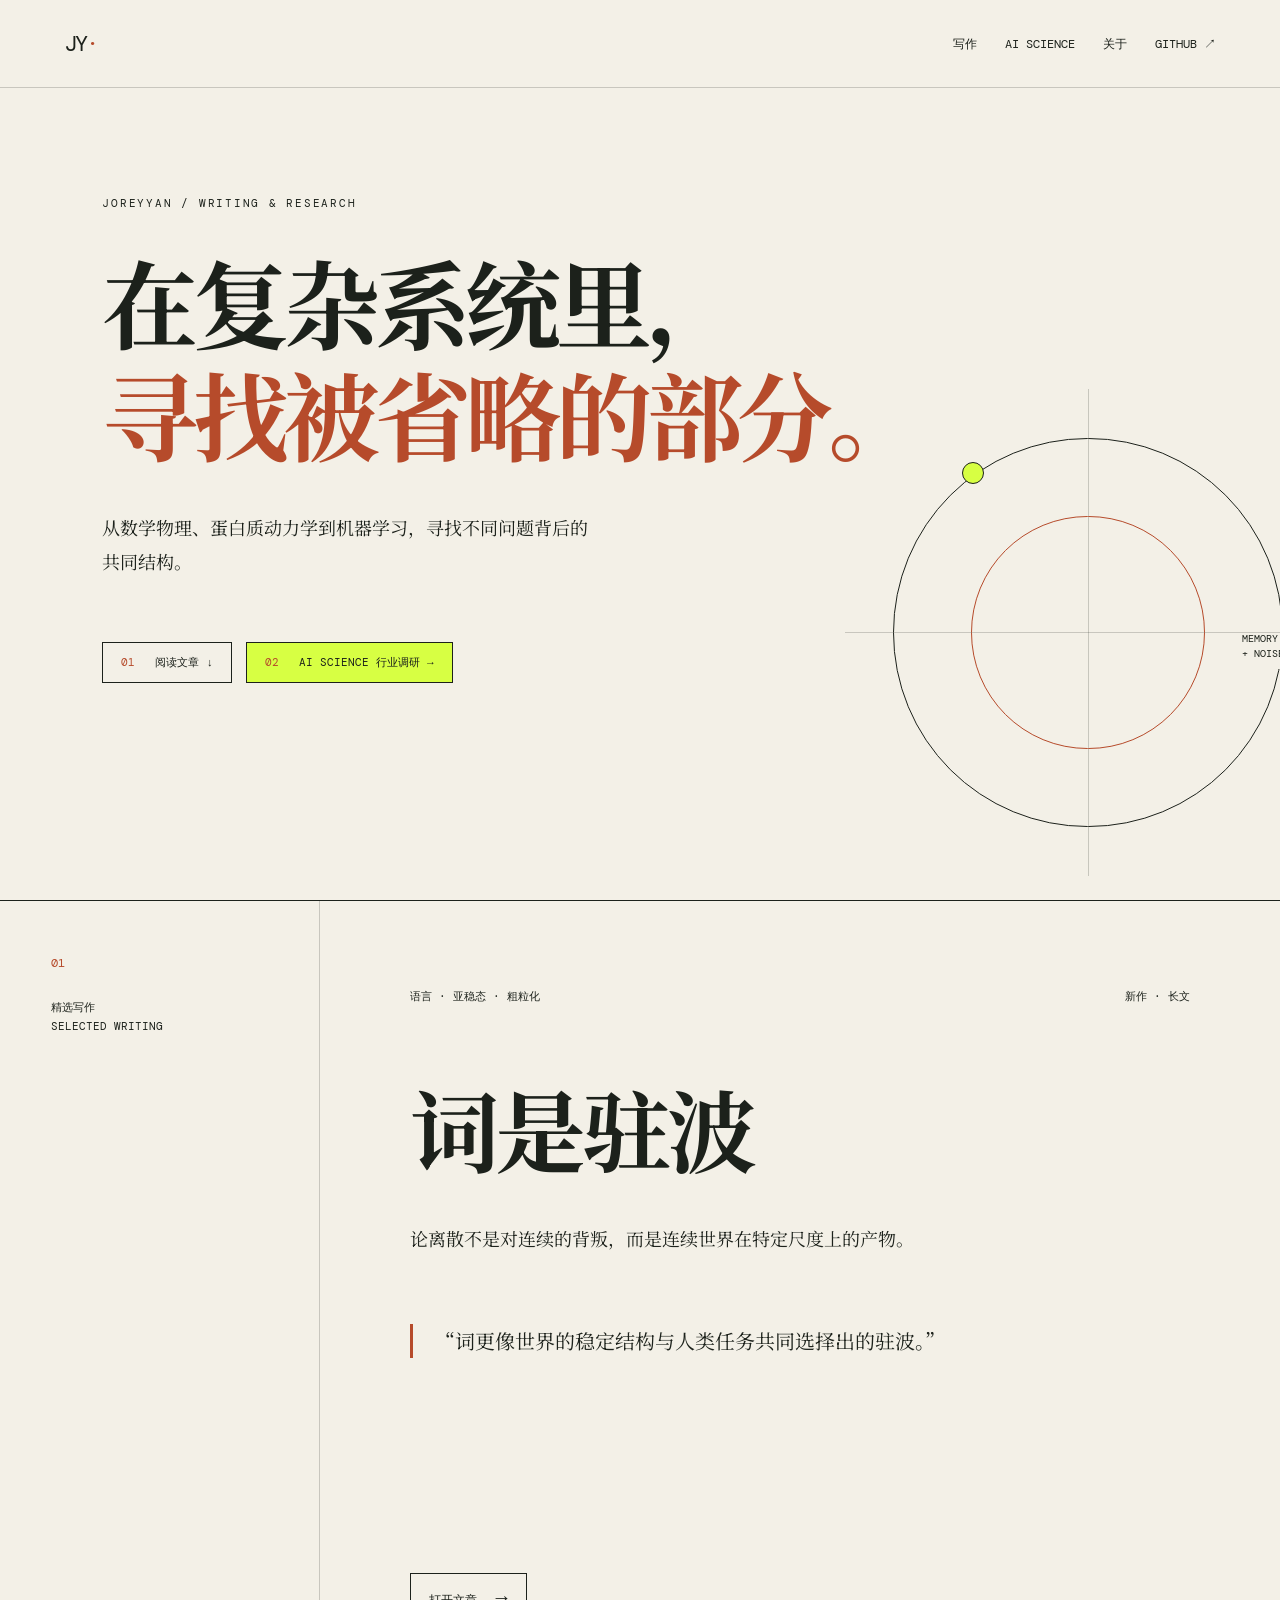
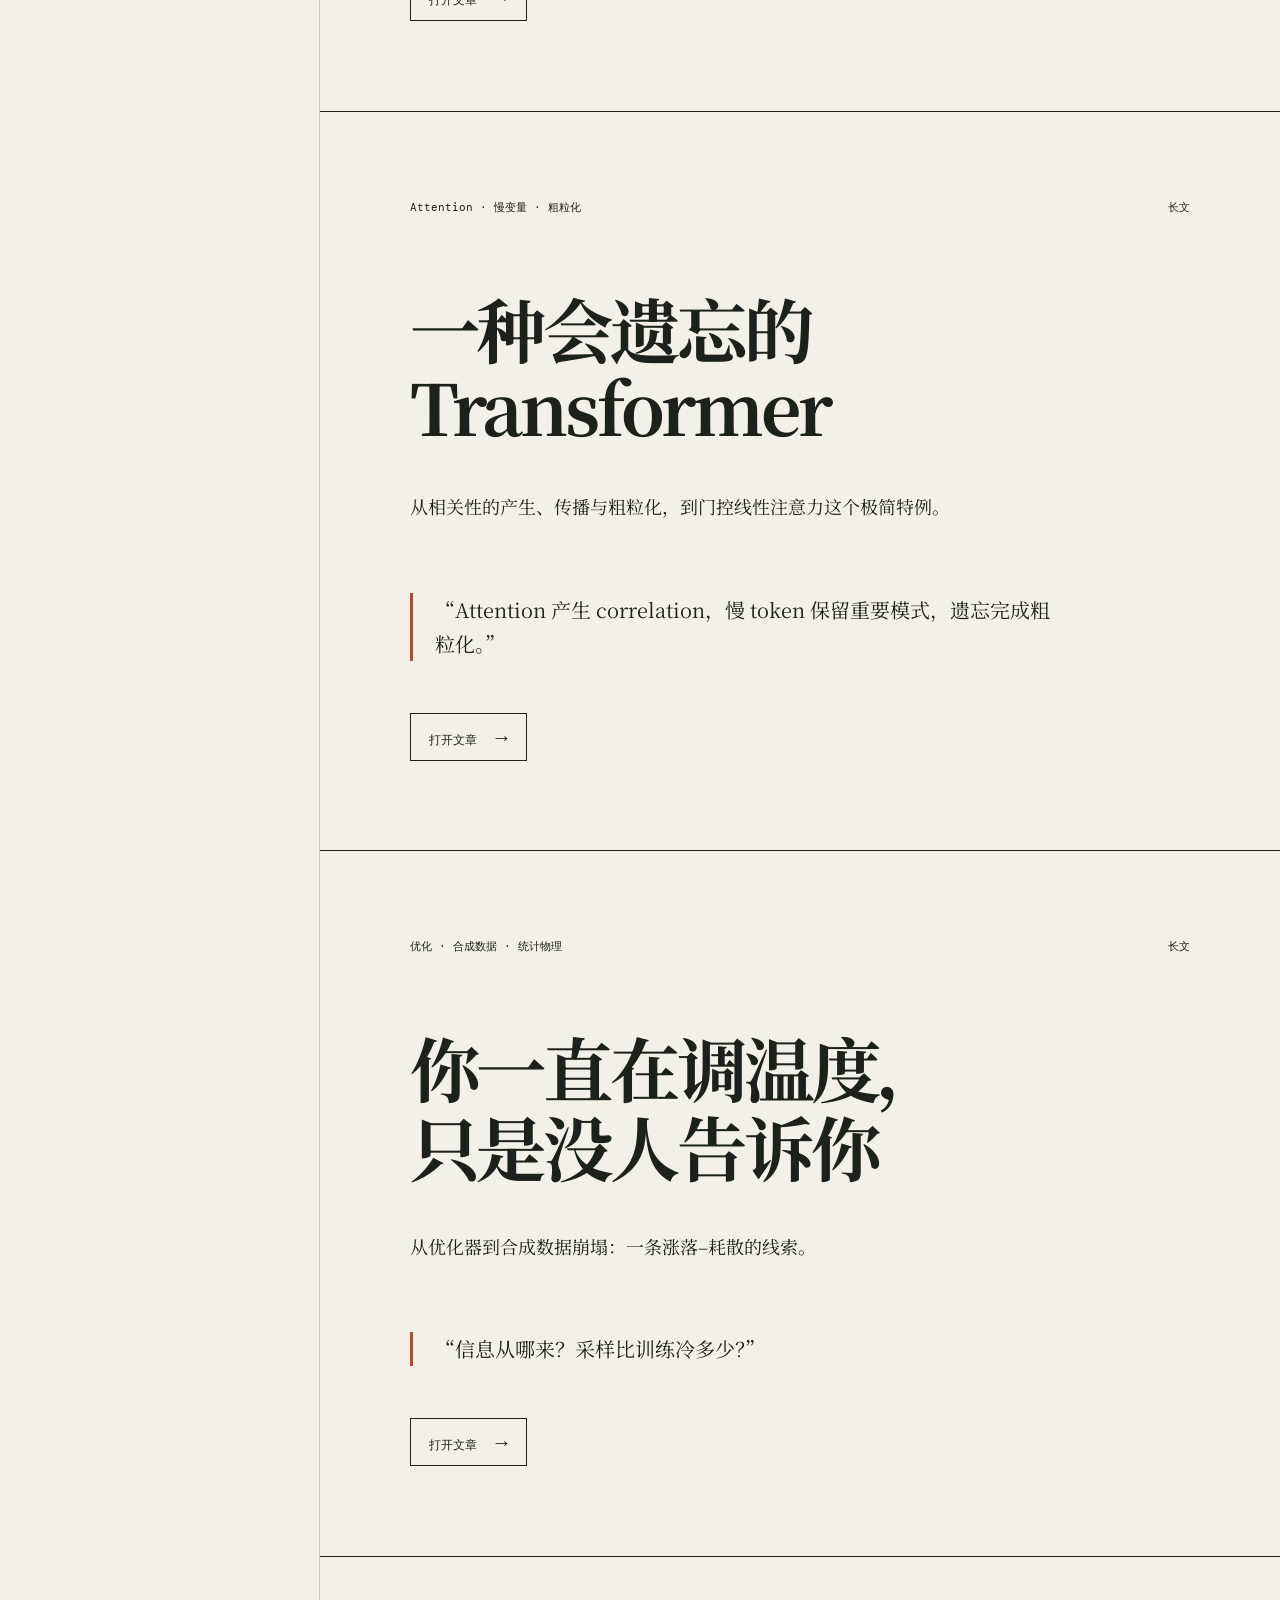
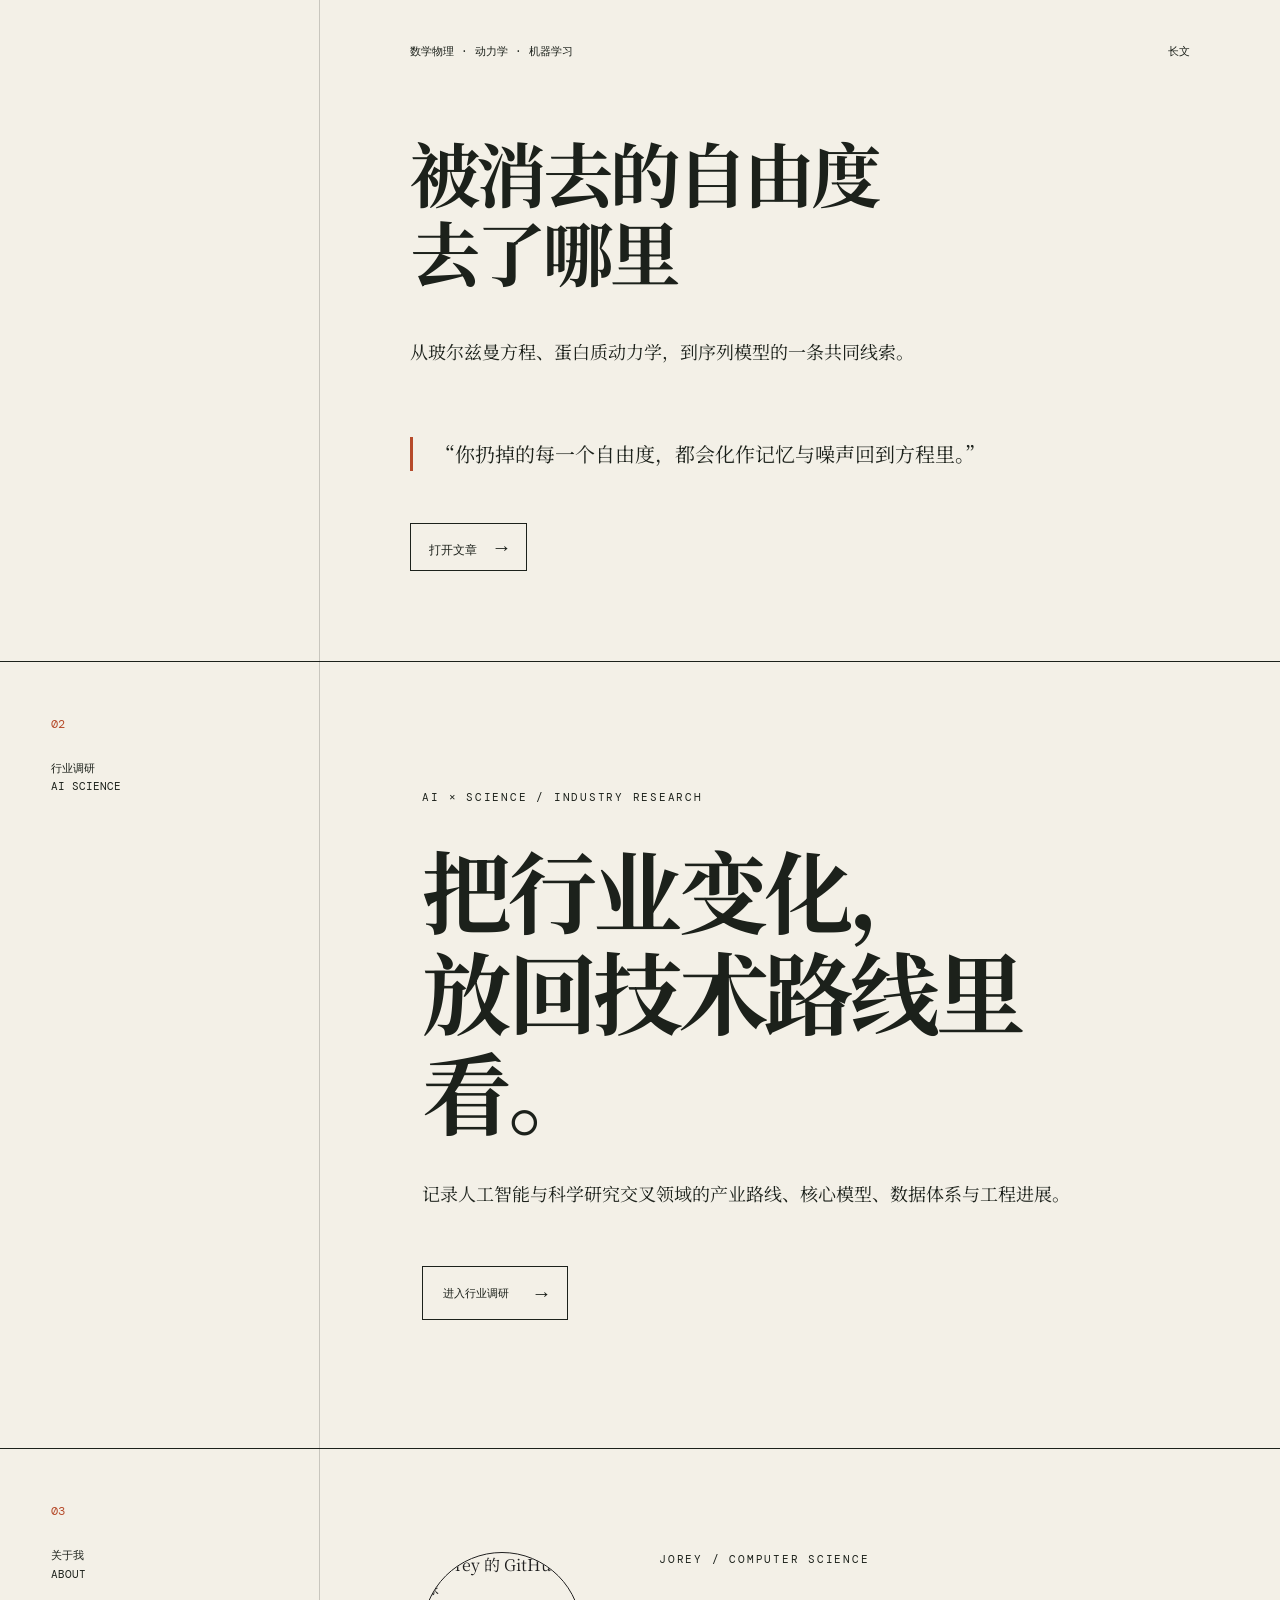
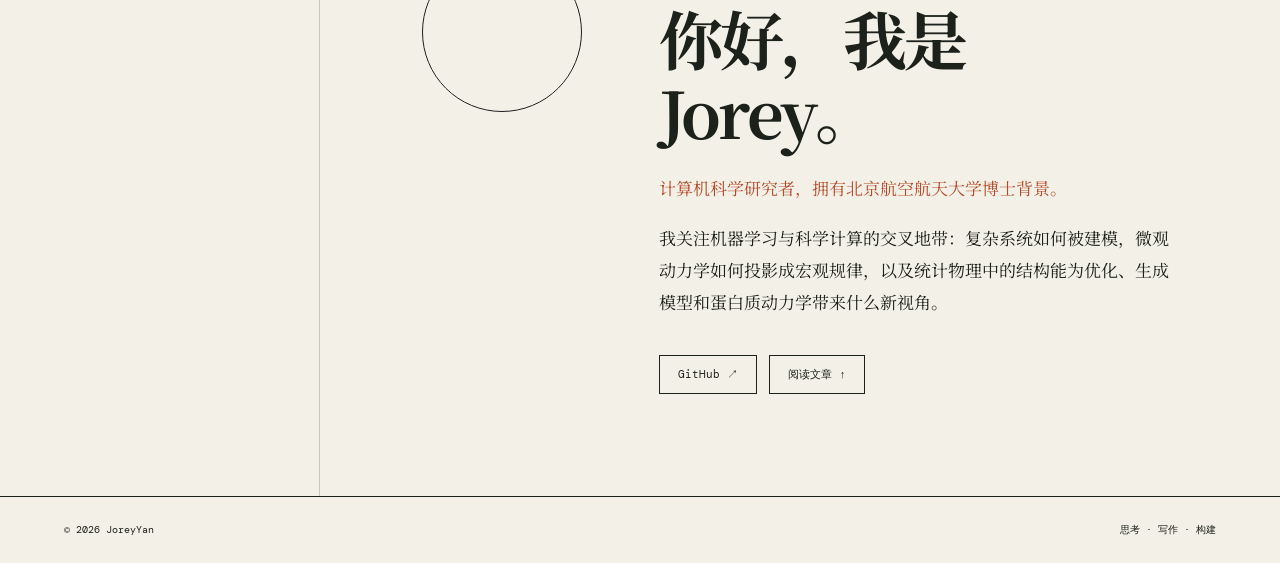
==== index.html @ c94db1c8 "Add homepage AI Science entry" ====
<!doctype html>
<html lang="zh-CN">
<head>
  <meta charset="UTF-8">
  <meta name="viewport" content="width=device-width, initial-scale=1.0">
  <meta name="description" content="JoreyYan 的个人主页：写作、研究与关于复杂系统的思考。">
  <meta property="og:title" content="JoreyYan — 写作与研究">
  <meta property="og:description" content="从数学物理、蛋白质动力学到机器学习，寻找不同问题背后的共同结构。">
  <meta property="og:type" content="website">
  <title>JoreyYan — 写作与研究</title>
  <link rel="preconnect" href="https://fonts.googleapis.com">
  <link rel="preconnect" href="https://fonts.gstatic.com" crossorigin>
  <link href="https://fonts.googleapis.com/css2?family=DM+Mono:wght@300;400&family=Noto+Serif+SC:wght@400;600;700;900&display=swap" rel="stylesheet">
  <link rel="stylesheet" href="styles.css?v=20260809">
</head>
<body class="home">
  <header class="site-header">
    <a class="brand" href="./" aria-label="返回首页">JY<span>·</span></a>
    <nav aria-label="主导航">
      <a href="#writing">写作</a>
      <a href="/ai-science.html">AI SCIENCE</a>
      <a href="#about">关于</a>
      <a href="https://github.com/JoreyYan" target="_blank" rel="noreferrer">GitHub ↗</a>
    </nav>
  </header>

  <main>
    <section class="hero">
      <p class="eyebrow">JOREYYAN / WRITING & RESEARCH</p>
      <h1>在复杂系统里，<br><em>寻找被省略的部分。</em></h1>
      <p class="intro">从数学物理、蛋白质动力学到机器学习，寻找不同问题背后的共同结构。</p>
      <div class="hero-actions">
        <a class="scroll-cue" href="#writing"><span>01</span> 阅读文章 ↓</a>
        <a class="scroll-cue research-cue" href="/ai-science.html"><span>02</span> AI SCIENCE 行业调研 →</a>
      </div>
      <div class="orbit" aria-hidden="true">
        <span class="orbit-ring ring-one"></span>
        <span class="orbit-ring ring-two"></span>
        <span class="orbit-dot"></span>
        <span class="orbit-label">MEMORY<br>+ NOISE</span>
      </div>
    </section>

    <section class="writing" id="writing">
      <div class="section-label">
        <span>01</span>
        <p>精选写作<br>SELECTED WRITING</p>
      </div>
      <div class="features">
        <article class="feature feature-new">
          <a class="feature-link" href="/waves.html" aria-label="阅读《词是驻波》">
            <div class="feature-meta">
              <span>语言 · 亚稳态 · 粗粒化</span>
              <span>新作 · 长文</span>
            </div>
            <h2>词是驻波</h2>
            <p>论离散不是对连续的背叛，而是连续世界在特定尺度上的产物。</p>
            <blockquote>“词更像世界的稳定结构与人类任务共同选择出的驻波。”</blockquote>
            <span class="read-more">打开文章 <b>→</b></span>
          </a>
        </article>
        <article class="feature feature-secondary">
          <a class="feature-link" href="/spectrum.html" aria-label="阅读《一种会遗忘的 Transformer》">
            <div class="feature-meta">
              <span>Attention · 慢变量 · 粗粒化</span>
              <span>长文</span>
            </div>
            <h2>一种会遗忘的<br>Transformer</h2>
            <p>从相关性的产生、传播与粗粒化，到门控线性注意力这个极简特例。</p>
            <blockquote>“Attention 产生 correlation，慢 token 保留重要模式，遗忘完成粗粒化。”</blockquote>
            <span class="read-more">打开文章 <b>→</b></span>
          </a>
        </article>
        <article class="feature feature-secondary">
          <a class="feature-link" href="/temperature.html" aria-label="阅读《你一直在调温度，只是没人告诉你》">
            <div class="feature-meta">
              <span>优化 · 合成数据 · 统计物理</span>
              <span>长文</span>
            </div>
            <h2>你一直在调温度，<br>只是没人告诉你</h2>
            <p>从优化器到合成数据崩塌：一条涨落–耗散的线索。</p>
            <blockquote>“信息从哪来？采样比训练冷多少？”</blockquote>
            <span class="read-more">打开文章 <b>→</b></span>
          </a>
        </article>
        <article class="feature feature-secondary">
          <a class="feature-link" href="/article.html" aria-label="阅读《被消去的自由度去了哪里》">
            <div class="feature-meta">
              <span>数学物理 · 动力学 · 机器学习</span>
              <span>长文</span>
            </div>
            <h2>被消去的自由度<br>去了哪里</h2>
            <p>从玻尔兹曼方程、蛋白质动力学，到序列模型的一条共同线索。</p>
            <blockquote>“你扔掉的每一个自由度，都会化作记忆与噪声回到方程里。”</blockquote>
            <span class="read-more">打开文章 <b>→</b></span>
          </a>
        </article>
      </div>
    </section>

    <section class="ai-science-preview" id="ai-science">
      <div class="section-label">
        <span>02</span>
        <p>行业调研<br>AI SCIENCE</p>
      </div>
      <div class="ai-science-preview-content">
        <p class="eyebrow">AI × SCIENCE / INDUSTRY RESEARCH</p>
        <h2>把行业变化，<br>放回技术路线里看。</h2>
        <p>记录人工智能与科学研究交叉领域的产业路线、核心模型、数据体系与工程进展。</p>
        <a class="research-cta" href="/ai-science.html">进入行业调研 <span>→</span></a>
      </div>
    </section>

    <section class="about" id="about">
      <div class="section-label">
        <span>03</span>
        <p>关于我<br>ABOUT</p>
      </div>
      <div class="about-content">
        <img src="https://avatars.githubusercontent.com/u/35975693?v=4" alt="Jorey 的 GitHub 头像" width="160" height="160">
        <div>
          <p class="eyebrow">JOREY / COMPUTER SCIENCE</p>
          <h2>你好，我是 Jorey。</h2>
          <p class="about-lead">计算机科学研究者，拥有北京航空航天大学博士背景。</p>
          <p>我关注机器学习与科学计算的交叉地带：复杂系统如何被建模，微观动力学如何投影成宏观规律，以及统计物理中的结构能为优化、生成模型和蛋白质动力学带来什么新视角。</p>
          <div class="about-links">
            <a href="https://github.com/JoreyYan" target="_blank" rel="noreferrer">GitHub <span>↗</span></a>
            <a href="#writing">阅读文章 <span>↑</span></a>
          </div>
        </div>
      </div>
    </section>
  </main>

  <footer>
    <span>© 2026 JoreyYan</span>
    <span>思考 · 写作 · 构建</span>
  </footer>
</body>
</html>
---- styles.css ----
:root {
  --ink: #1c211b;
  --paper: #f3f0e7;
  --acid: #d7ff43;
  --rust: #b64b2b;
  --line: rgba(28, 33, 27, .2);
  --serif: "Noto Serif SC", "Songti SC", serif;
  --mono: "DM Mono", monospace;
}

* { box-sizing: border-box; }
html { scroll-behavior: smooth; }
body {
  margin: 0;
  color: var(--ink);
  background: var(--paper);
  font-family: var(--serif);
}
a { color: inherit; }
.site-header {
  height: 88px;
  padding: 0 clamp(24px, 5vw, 76px);
  display: flex;
  align-items: center;
  justify-content: space-between;
  border-bottom: 1px solid var(--line);
}
.brand {
  font: 400 22px/1 var(--mono);
  text-decoration: none;
  letter-spacing: -.08em;
}
.brand span { color: var(--rust); }
.site-header nav { display: flex; gap: 28px; }
.site-header nav a {
  font: 400 12px/1 var(--mono);
  text-transform: uppercase;
  text-decoration: none;
}
.site-header nav a:hover { text-decoration: underline; text-underline-offset: 5px; }
.hero {
  position: relative;
  min-height: calc(100vh - 88px);
  padding: clamp(80px, 12vh, 140px) clamp(24px, 8vw, 124px) 72px;
  overflow: hidden;
}
.eyebrow {
  margin: 0 0 34px;
  font: 400 11px/1.4 var(--mono);
  letter-spacing: .16em;
}
.hero h1 {
  position: relative;
  z-index: 1;
  max-width: 920px;
  margin: 0;
  font-size: clamp(48px, 7.5vw, 112px);
  line-height: 1.16;
  letter-spacing: -.055em;
  font-weight: 700;
}
.hero h1 em { color: var(--rust); font-style: normal; }
.intro {
  max-width: 500px;
  margin: 42px 0 0;
  font-size: 18px;
  line-height: 1.9;
}
.scroll-cue {
  display: inline-flex;
  gap: 20px;
  margin-top: 64px;
  font: 400 11px/1 var(--mono);
  text-decoration: none;
}
.scroll-cue span { color: var(--rust); }
.hero-actions { display: flex; flex-wrap: wrap; gap: 14px; margin-top: 64px; }
.hero-actions .scroll-cue {
  margin-top: 0;
  padding: 14px 18px;
  border: 1px solid var(--ink);
  background: var(--paper);
}
.hero-actions .research-cue { background: var(--acid); }
.hero-actions .scroll-cue:hover { background: var(--ink); color: var(--paper); }
.orbit {
  position: absolute;
  width: min(38vw, 540px);
  aspect-ratio: 1;
  right: -4%;
  bottom: 3%;
}
.orbit-ring {
  position: absolute;
  inset: 10%;
  border: 1px solid var(--ink);
  border-radius: 50%;
}
.ring-two { inset: 26%; border-color: var(--rust); }
.orbit::after, .orbit::before {
  content: "";
  position: absolute;
  background: var(--line);
}
.orbit::before { left: 50%; top: 0; width: 1px; height: 100%; }
.orbit::after { top: 50%; left: 0; height: 1px; width: 100%; }
.orbit-dot {
  position: absolute;
  width: 22px;
  height: 22px;
  border-radius: 50%;
  background: var(--acid);
  border: 1px solid var(--ink);
  top: 15%;
  left: 24%;
}
.orbit-label {
  position: absolute;
  right: 8%;
  top: 48%;
  padding: 8px;
  background: var(--paper);
  font: 400 10px/1.5 var(--mono);
}
.writing {
  display: grid;
  grid-template-columns: minmax(180px, 1fr) 3fr;
  min-height: 90vh;
  border-top: 1px solid var(--ink);
}
.section-label { padding: 48px clamp(24px, 4vw, 64px); border-right: 1px solid var(--line); }
.section-label span { color: var(--rust); font: 400 12px/1 var(--mono); }
.section-label p { margin-top: 26px; font: 400 11px/1.7 var(--mono); }
.features { min-width: 0; }
.feature + .feature { border-top: 1px solid var(--ink); }
.feature-link {
  display: flex;
  min-height: 100%;
  flex-direction: column;
  padding: clamp(48px, 7vw, 108px);
  text-decoration: none;
  transition: background .25s;
}
.feature-link:hover { background: var(--acid); }
.feature-new .feature-link { min-height: 90vh; }
.feature-meta {
  display: flex;
  justify-content: space-between;
  font: 400 11px/1 var(--mono);
}
.feature h2 {
  margin: 76px 0 26px;
  font-size: clamp(48px, 7vw, 96px);
  line-height: 1.12;
  letter-spacing: -.045em;
}
.feature-secondary .feature-link { min-height: 68vh; }
.feature-secondary h2 { font-size: clamp(42px, 5.5vw, 78px); }
.feature > a > p { font-size: 18px; line-height: 1.8; }
.feature blockquote {
  max-width: 650px;
  margin: 52px 0;
  padding-left: 22px;
  border-left: 3px solid var(--rust);
  font-size: 20px;
  line-height: 1.7;
}
.read-more { margin-top: auto; font: 400 12px/1 var(--mono); }
.read-more b { margin-left: 12px; font-size: 20px; }
.feature-link .read-more {
  width: fit-content;
  padding: 13px 18px;
  border: 1px solid var(--ink);
  background: var(--paper);
}
.feature-link:hover .read-more { background: var(--ink); color: var(--paper); }
.about {
  display: grid;
  grid-template-columns: minmax(180px, 1fr) 3fr;
  border-top: 1px solid var(--ink);
}
.ai-science-preview {
  display: grid;
  grid-template-columns: minmax(180px, 1fr) 3fr;
  border-top: 1px solid var(--ink);
}
.ai-science-preview-content { padding: clamp(72px, 10vw, 148px) clamp(24px, 8vw, 120px); }
.ai-science-preview-content h2 {
  max-width: 850px;
  margin: 0 0 36px;
  font-size: clamp(48px, 7vw, 96px);
  line-height: 1.12;
  letter-spacing: -.05em;
}
.ai-science-preview-content > p:not(.eyebrow) { max-width: 680px; font-size: 18px; line-height: 1.9; }
.research-cta {
  display: inline-flex;
  align-items: center;
  gap: 26px;
  margin-top: 38px;
  padding: 16px 20px;
  border: 1px solid var(--ink);
  font: 400 11px/1 var(--mono);
  text-decoration: none;
}
.research-cta:hover { background: var(--acid); }
.research-cta span { font-size: 20px; }
.about-content {
  display: grid;
  grid-template-columns: 160px minmax(0, 680px);
  gap: clamp(36px, 6vw, 90px);
  align-items: start;
  padding: clamp(64px, 8vw, 120px);
}
.about-content img {
  width: 160px;
  height: 160px;
  border-radius: 50%;
  filter: grayscale(1);
  border: 1px solid var(--ink);
}
.about-content h2 {
  margin: 0 0 24px;
  font-size: clamp(38px, 5vw, 68px);
  line-height: 1.15;
  letter-spacing: -.045em;
}
.about-content > div > p:not(.eyebrow) { font-size: 17px; line-height: 1.9; }
.about-content .about-lead { color: var(--rust); font-size: 20px; }
.about-links { display: flex; flex-wrap: wrap; gap: 12px; margin-top: 36px; }
.about-links a {
  padding: 13px 18px;
  border: 1px solid var(--ink);
  font: 400 11px/1 var(--mono);
  text-decoration: none;
}
.about-links a:hover { background: var(--acid); }
.prose a {
  color: var(--rust);
  text-decoration-thickness: 1px;
  text-underline-offset: 4px;
}
footer {
  display: flex;
  justify-content: space-between;
  padding: 28px clamp(24px, 5vw, 76px);
  border-top: 1px solid var(--ink);
  font: 400 10px/1 var(--mono);
}

.article-hero {
  padding: 84px max(24px, calc((100vw - 1120px) / 2));
  border-bottom: 1px solid var(--ink);
}
.back { display: inline-block; margin-bottom: 72px; font: 400 11px/1 var(--mono); text-decoration: none; }
.article-hero h1 {
  margin: 0;
  max-width: 900px;
  font-size: clamp(56px, 8vw, 112px);
  line-height: 1.08;
  letter-spacing: -.055em;
}
.article-hero > p:not(.eyebrow) { margin: 32px 0 56px; font-size: clamp(18px, 2vw, 25px); }
.temperature-hero h1 { max-width: 1060px; font-size: clamp(52px, 7.5vw, 104px); }
.spectrum-hero h1 { max-width: 1120px; font-size: clamp(46px, 6.6vw, 90px); }
.waves-hero h1 { max-width: 1060px; font-size: clamp(64px, 9vw, 124px); }
.ai-bio-hero h1 { max-width: 1080px; font-size: clamp(44px, 6.3vw, 86px); }
.research-article-hero h1 { max-width: 1080px; font-size: clamp(48px, 7.2vw, 98px); }
.article-byline {
  display: flex;
  gap: 40px;
  font: 400 11px/1 var(--mono);
}
.article-layout {
  display: grid;
  grid-template-columns: minmax(220px, 1fr) minmax(0, 760px) minmax(80px, 1fr);
  align-items: start;
}
.article-layout aside {
  position: sticky;
  top: 0;
  max-height: 100vh;
  overflow: auto;
  padding: 56px 30px 40px max(24px, calc((100vw - 1120px) / 2));
  font: 400 10px/1.5 var(--mono);
}
.article-layout aside > p { color: var(--rust); }
#toc { display: grid; gap: 12px; margin-top: 24px; }
#toc a { text-decoration: none; opacity: .65; }
#toc a:hover { opacity: 1; }
.prose { padding: 76px 0 120px; min-width: 0; }
.prose > h1, .prose > h3:first-of-type, .prose > hr:first-of-type { display: none; }
.prose h2 {
  margin: 96px 0 28px;
  padding-top: 16px;
  border-top: 1px solid var(--ink);
  font-size: 32px;
  line-height: 1.45;
  letter-spacing: -.025em;
}
.prose h2:first-of-type { margin-top: 0; }
.prose h3 { margin: 64px 0 20px; font-size: 23px; }
.prose p, .prose li { font-size: 17px; line-height: 2; }
.prose p { margin: 22px 0; }
.prose ul, .prose ol { padding-left: 1.5em; }
.prose blockquote {
  margin: 44px 0;
  padding: 12px 28px;
  border-left: 4px solid var(--rust);
  background: rgba(182, 75, 43, .07);
}
.prose blockquote p { font-size: 20px; line-height: 1.8; }
.prose hr { margin: 72px 0; border: 0; border-top: 1px solid var(--line); }
.prose table {
  display: block;
  width: 100%;
  max-width: 100%;
  overflow-x: auto;
  border-collapse: collapse;
  font-size: 14px;
}
.prose th, .prose td { padding: 12px; border: 1px solid var(--line); text-align: left; }
.prose img { display: block; width: 100%; height: auto; margin: 48px auto; }
.prose code { font-family: var(--mono); font-size: .88em; }
.prose pre { max-width: 100%; overflow-x: auto; }
.prose .katex-display { margin: 38px 0; overflow-x: auto; overflow-y: hidden; }
.loading { font-family: var(--mono); font-size: 12px !important; }

.research-hero {
  min-height: 76vh;
  padding: clamp(72px, 11vh, 130px) clamp(24px, 8vw, 124px);
  border-bottom: 1px solid var(--ink);
}
.research-hero h1 {
  margin: 0;
  font-size: clamp(62px, 10vw, 150px);
  line-height: .92;
  letter-spacing: -.07em;
}
.research-hero h1 em { color: var(--rust); font-style: normal; }
.research-intro { max-width: 720px; margin: 54px 0 0; font-size: 20px; line-height: 1.9; }
.research-note { display: flex; flex-wrap: wrap; gap: 10px; margin-top: 44px; }
.research-note span {
  padding: 9px 12px;
  border: 1px solid var(--line);
  font: 400 10px/1 var(--mono);
}
.research-index { display: grid; grid-template-columns: minmax(180px, 1fr) 3fr; }
.research-feature { display: grid; grid-template-columns: minmax(180px, 1fr) 3fr; }
.research-reports { min-width: 0; }
.research-feature-card { min-width: 0; }
.research-feature-card + .research-feature-card { border-top: 1px solid var(--ink); }
.research-feature-card > a {
  display: flex;
  min-height: 74vh;
  flex-direction: column;
  padding: clamp(58px, 8vw, 112px);
  text-decoration: none;
  transition: background .25s;
}
.research-feature-card > a:hover { background: var(--acid); }
.research-feature-card:not(:first-child) > a { min-height: 54vh; }
.research-feature-card h2 {
  max-width: 900px;
  margin: 70px 0 30px;
  font-size: clamp(42px, 6vw, 82px);
  line-height: 1.13;
  letter-spacing: -.05em;
}
.research-feature-card p { max-width: 680px; font-size: 18px; line-height: 1.9; }
.research-feature-card .read-more { margin-top: auto; }
.research-lines { min-width: 0; }
.research-line { padding: clamp(54px, 7vw, 100px); }
.research-line + .research-line { border-top: 1px solid var(--ink); }
.research-line-meta { display: flex; justify-content: space-between; color: var(--rust); font: 400 10px/1 var(--mono); }
.research-line h2 { margin: 52px 0 8px; font-size: clamp(44px, 6vw, 84px); line-height: 1.1; letter-spacing: -.045em; }
.research-line-en { margin: 0 0 30px; font: 400 11px/1 var(--mono); letter-spacing: .12em; }
.research-line > p:last-child { max-width: 650px; font-size: 18px; line-height: 1.9; }
.research-coming { padding: clamp(80px, 11vw, 160px) clamp(24px, 8vw, 124px); border-top: 1px solid var(--ink); background: var(--ink); color: var(--paper); }
.research-coming h2 { max-width: 900px; margin: 0 0 28px; font-size: clamp(44px, 6vw, 82px); line-height: 1.15; letter-spacing: -.045em; }
.research-coming > p:last-child { max-width: 620px; font-size: 18px; line-height: 1.9; }

@media (max-width: 800px) {
  .site-header { height: 70px; }
  .site-header nav { gap: 12px; }
  .site-header nav a { font-size: 10px; }
  .site-header nav a[href^="https://github.com"] { display: none; }
  .hero { min-height: calc(100vh - 70px); padding-top: 72px; }
  .orbit { width: 78vw; right: -38%; opacity: .55; }
  .writing { grid-template-columns: 1fr; }
  .ai-science-preview { grid-template-columns: 1fr; }
  .about { grid-template-columns: 1fr; }
  .section-label { border-right: 0; border-bottom: 1px solid var(--line); }
  .feature h2 { margin-top: 52px; }
  .feature-new .feature-link, .feature-secondary .feature-link { min-height: 78vh; }
  .article-layout { display: block; }
  .about-content { grid-template-columns: 1fr; padding: 64px 24px; }
  .about-content img { width: 112px; height: 112px; }
  .article-layout aside { display: none; }
  .prose { padding: 64px 22px 100px; }
  .article-hero { padding-top: 56px; }
  .article-hero h1 { font-size: clamp(48px, 15vw, 72px); }
  .article-byline { justify-content: space-between; gap: 12px; }
  .research-hero { min-height: 70vh; padding-top: 72px; }
  .research-hero h1 { font-size: clamp(58px, 18vw, 92px); }
  .research-index { grid-template-columns: 1fr; }
  .research-feature { grid-template-columns: 1fr; }
  .research-feature-card > a { min-height: 70vh; padding: 60px 24px; }
  .research-line { padding: 60px 24px; }
}
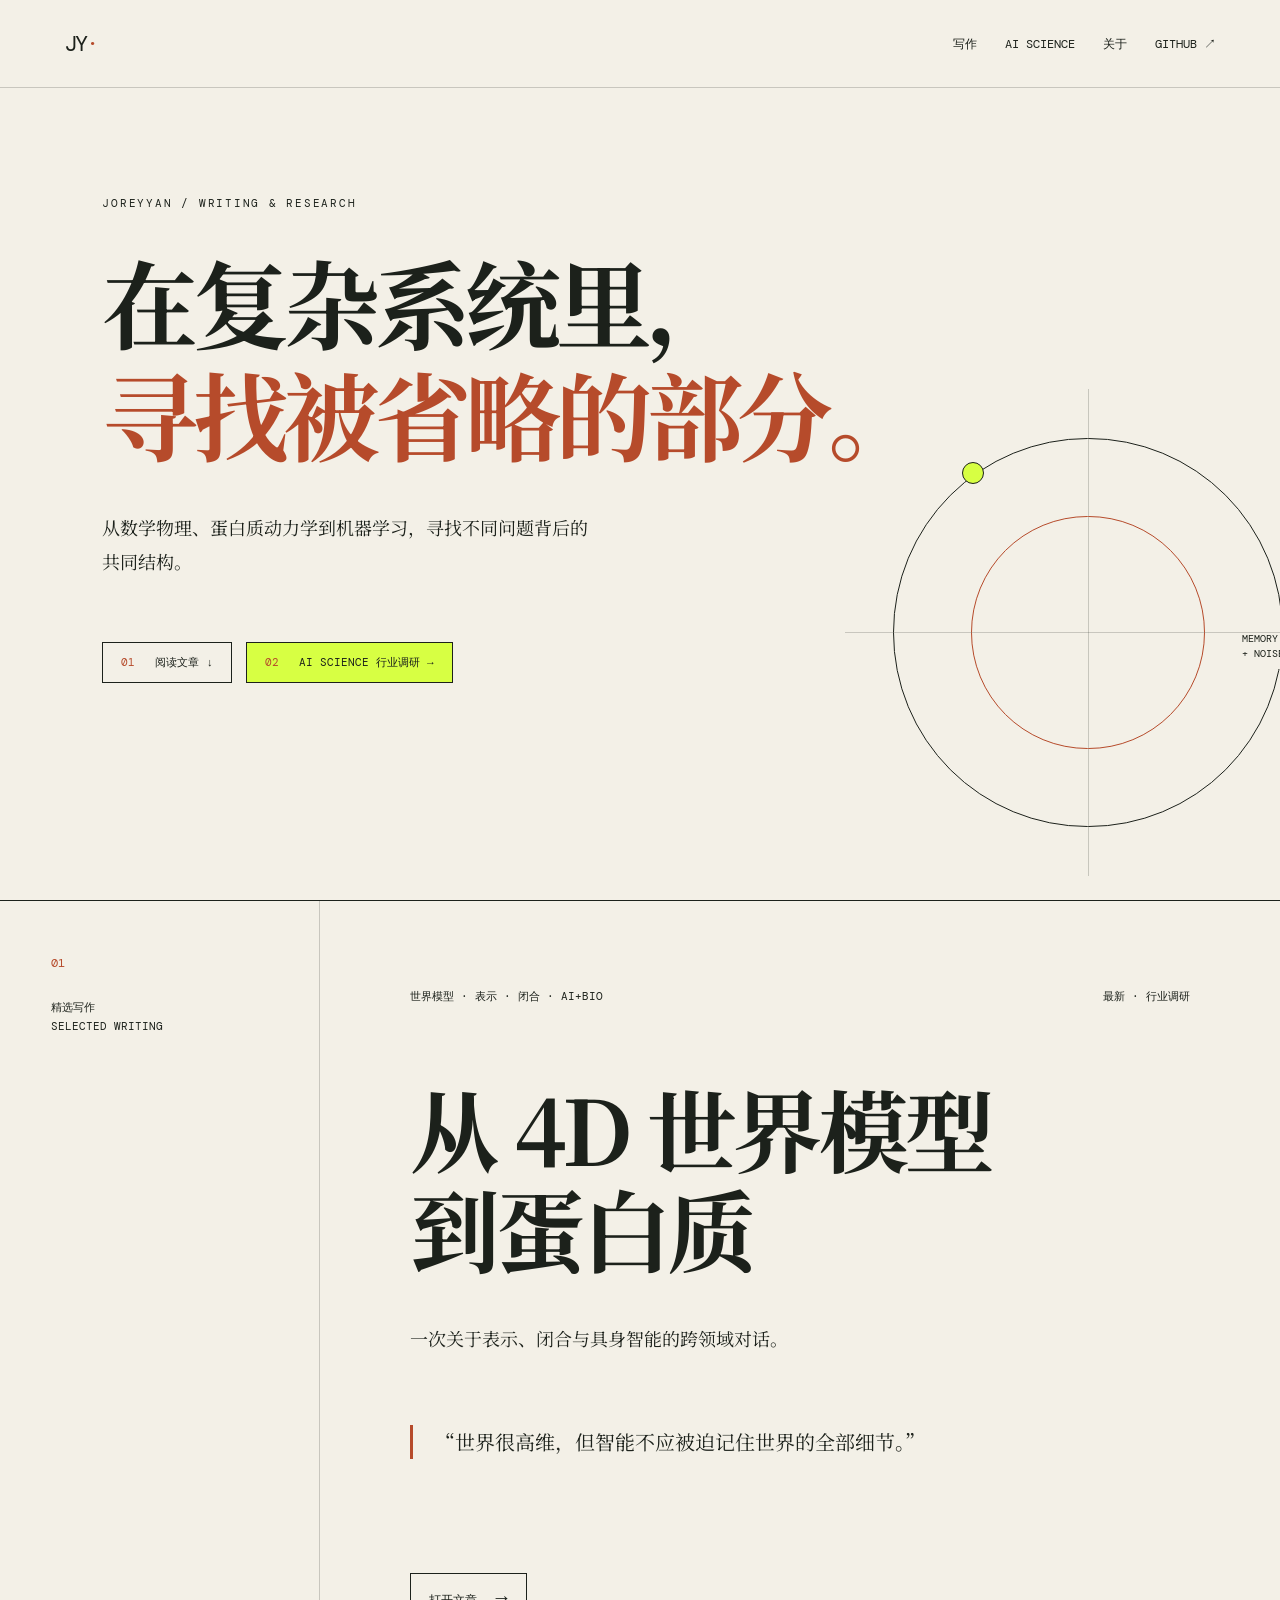
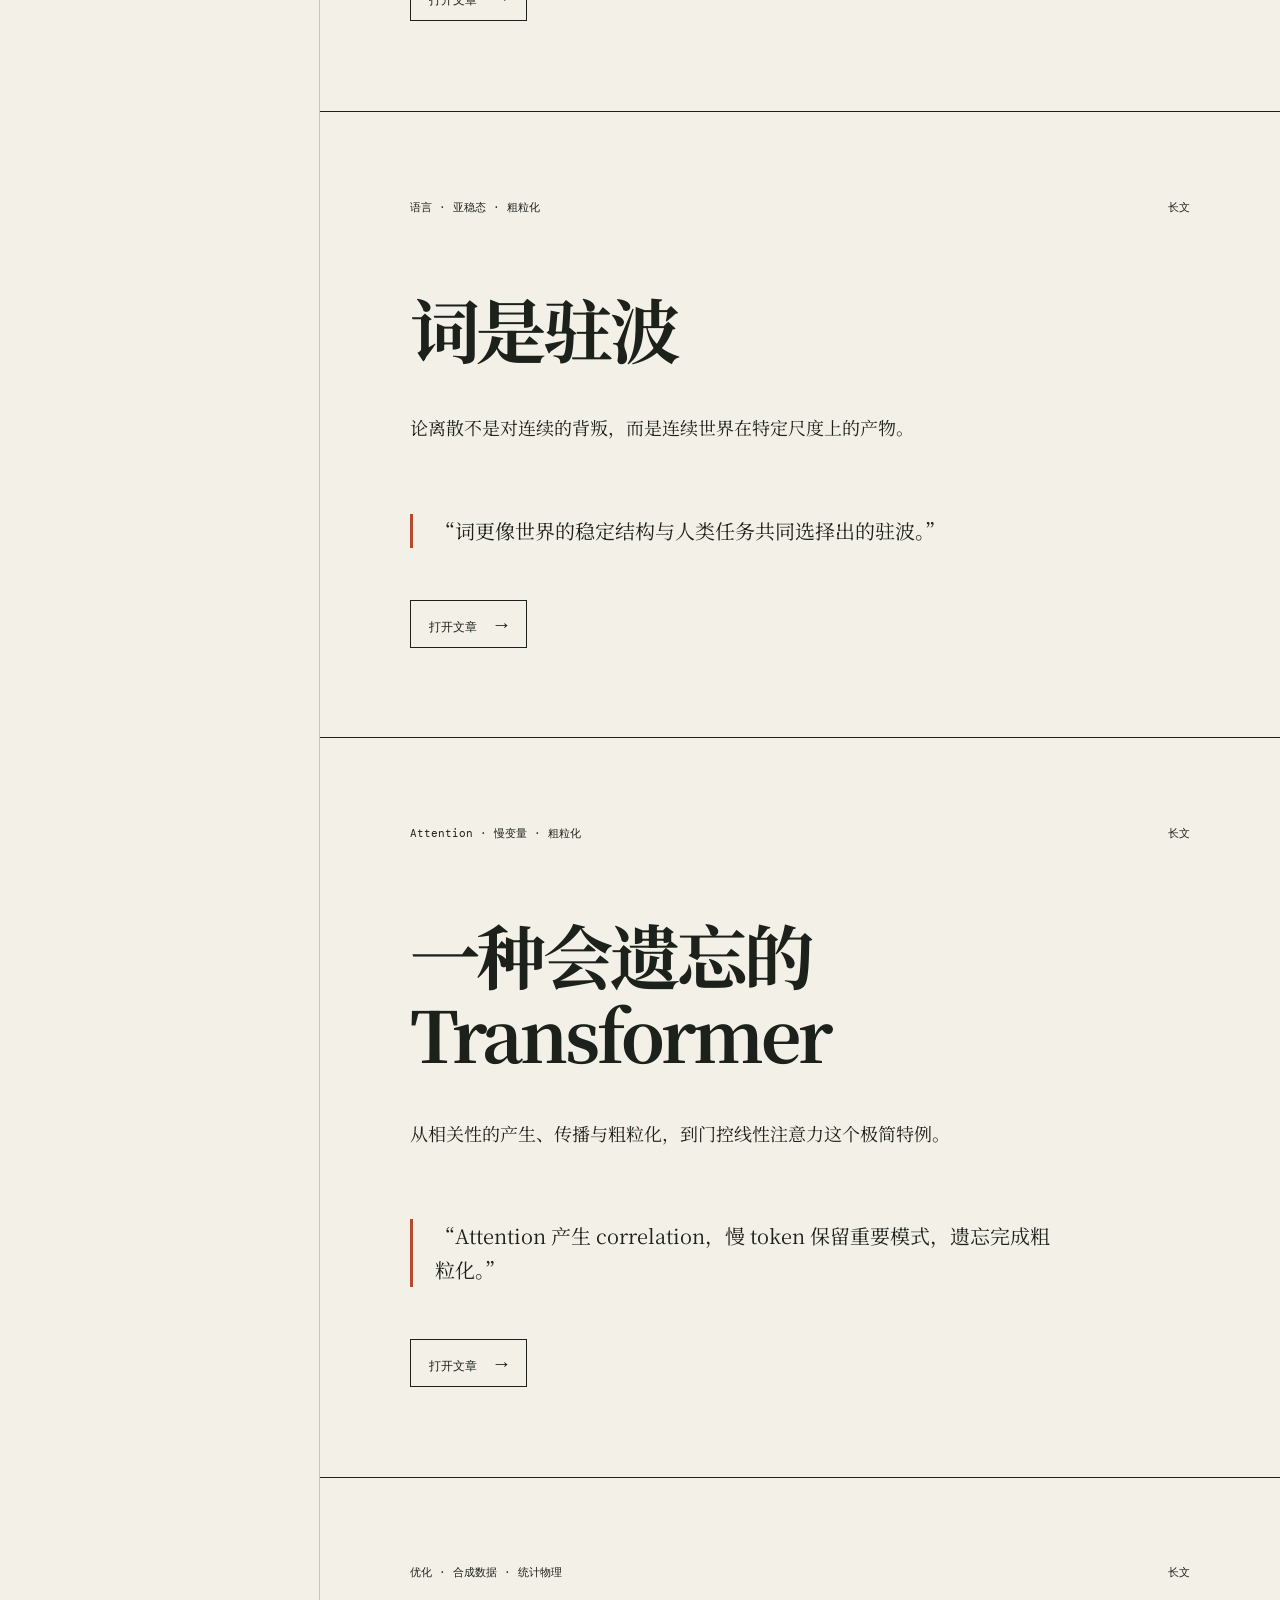
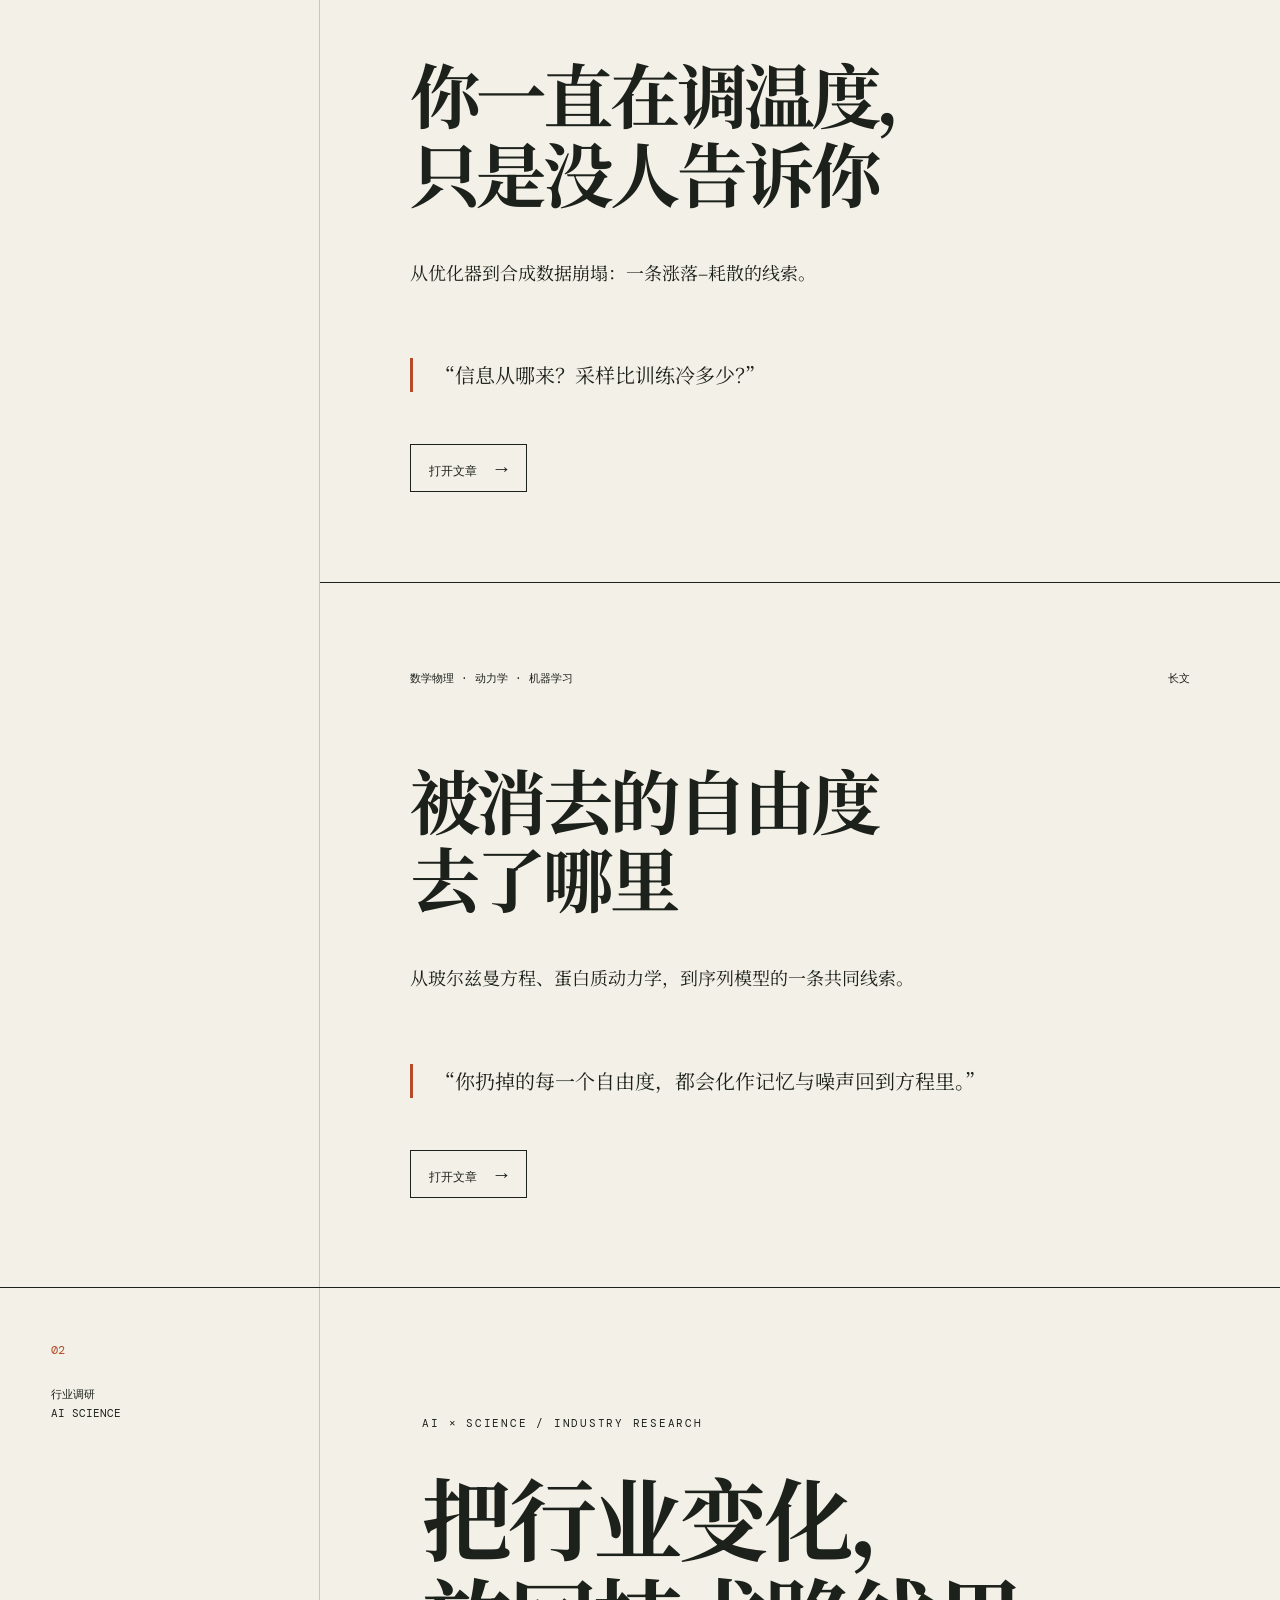
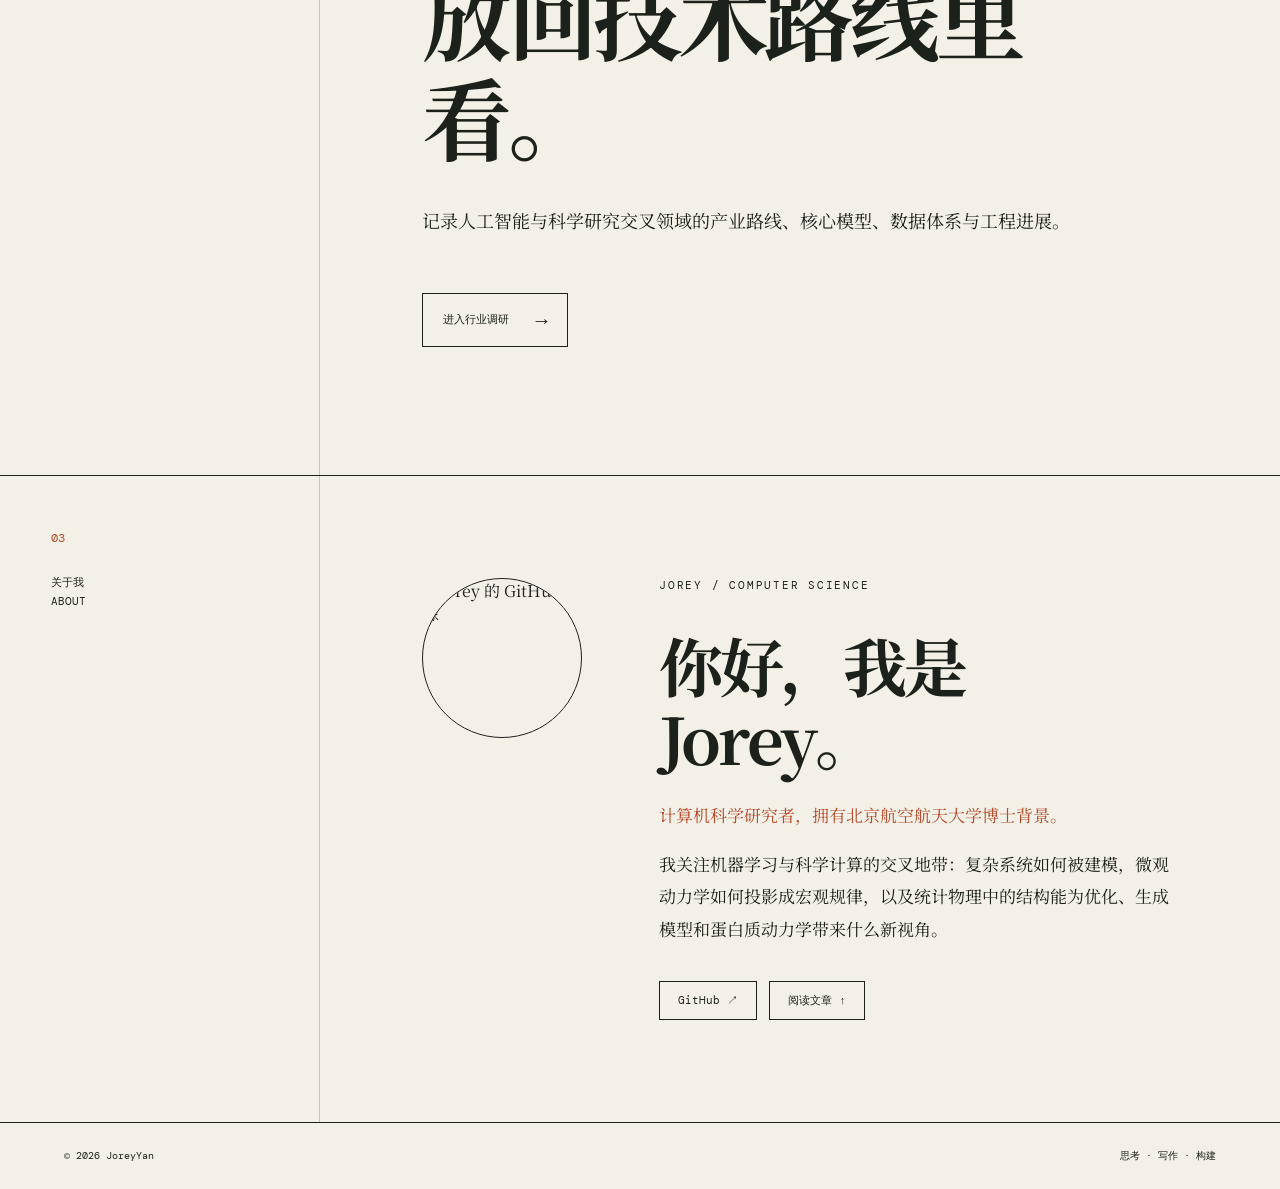
==== commit a928f665: "Feature latest article on homepage" ====
--- a/index.html
+++ b/index.html
@@ -48,10 +48,22 @@
       </div>
       <div class="features">
         <article class="feature feature-new">
+          <a class="feature-link" href="/representation-closure-4d-world.html" aria-label="阅读《从 4D 世界模型到蛋白质》">
+            <div class="feature-meta">
+              <span>世界模型 · 表示 · 闭合 · AI+BIO</span>
+              <span>最新 · 行业调研</span>
+            </div>
+            <h2>从 4D 世界模型<br>到蛋白质</h2>
+            <p>一次关于表示、闭合与具身智能的跨领域对话。</p>
+            <blockquote>“世界很高维，但智能不应被迫记住世界的全部细节。”</blockquote>
+            <span class="read-more">打开文章 <b>→</b></span>
+          </a>
+        </article>
+        <article class="feature feature-secondary">
           <a class="feature-link" href="/waves.html" aria-label="阅读《词是驻波》">
             <div class="feature-meta">
               <span>语言 · 亚稳态 · 粗粒化</span>
-              <span>新作 · 长文</span>
+              <span>长文</span>
             </div>
             <h2>词是驻波</h2>
             <p>论离散不是对连续的背叛，而是连续世界在特定尺度上的产物。</p>
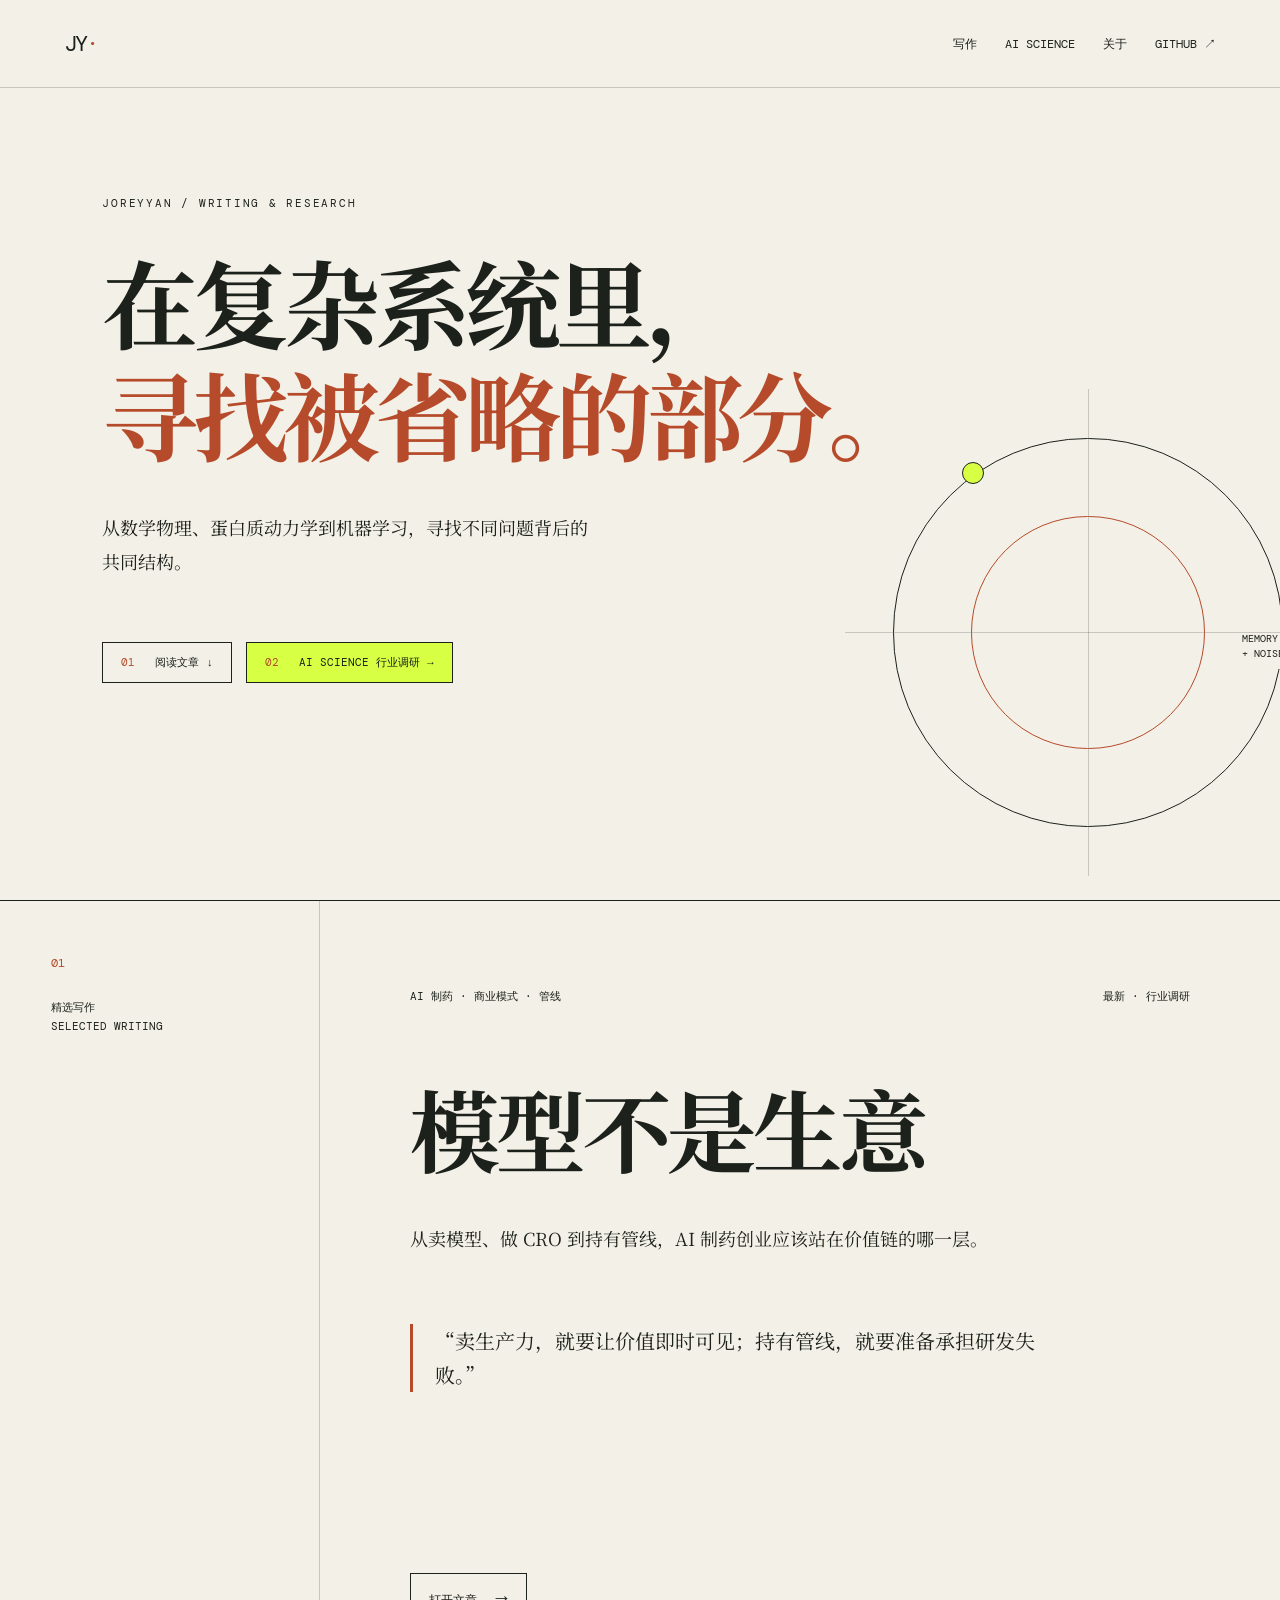
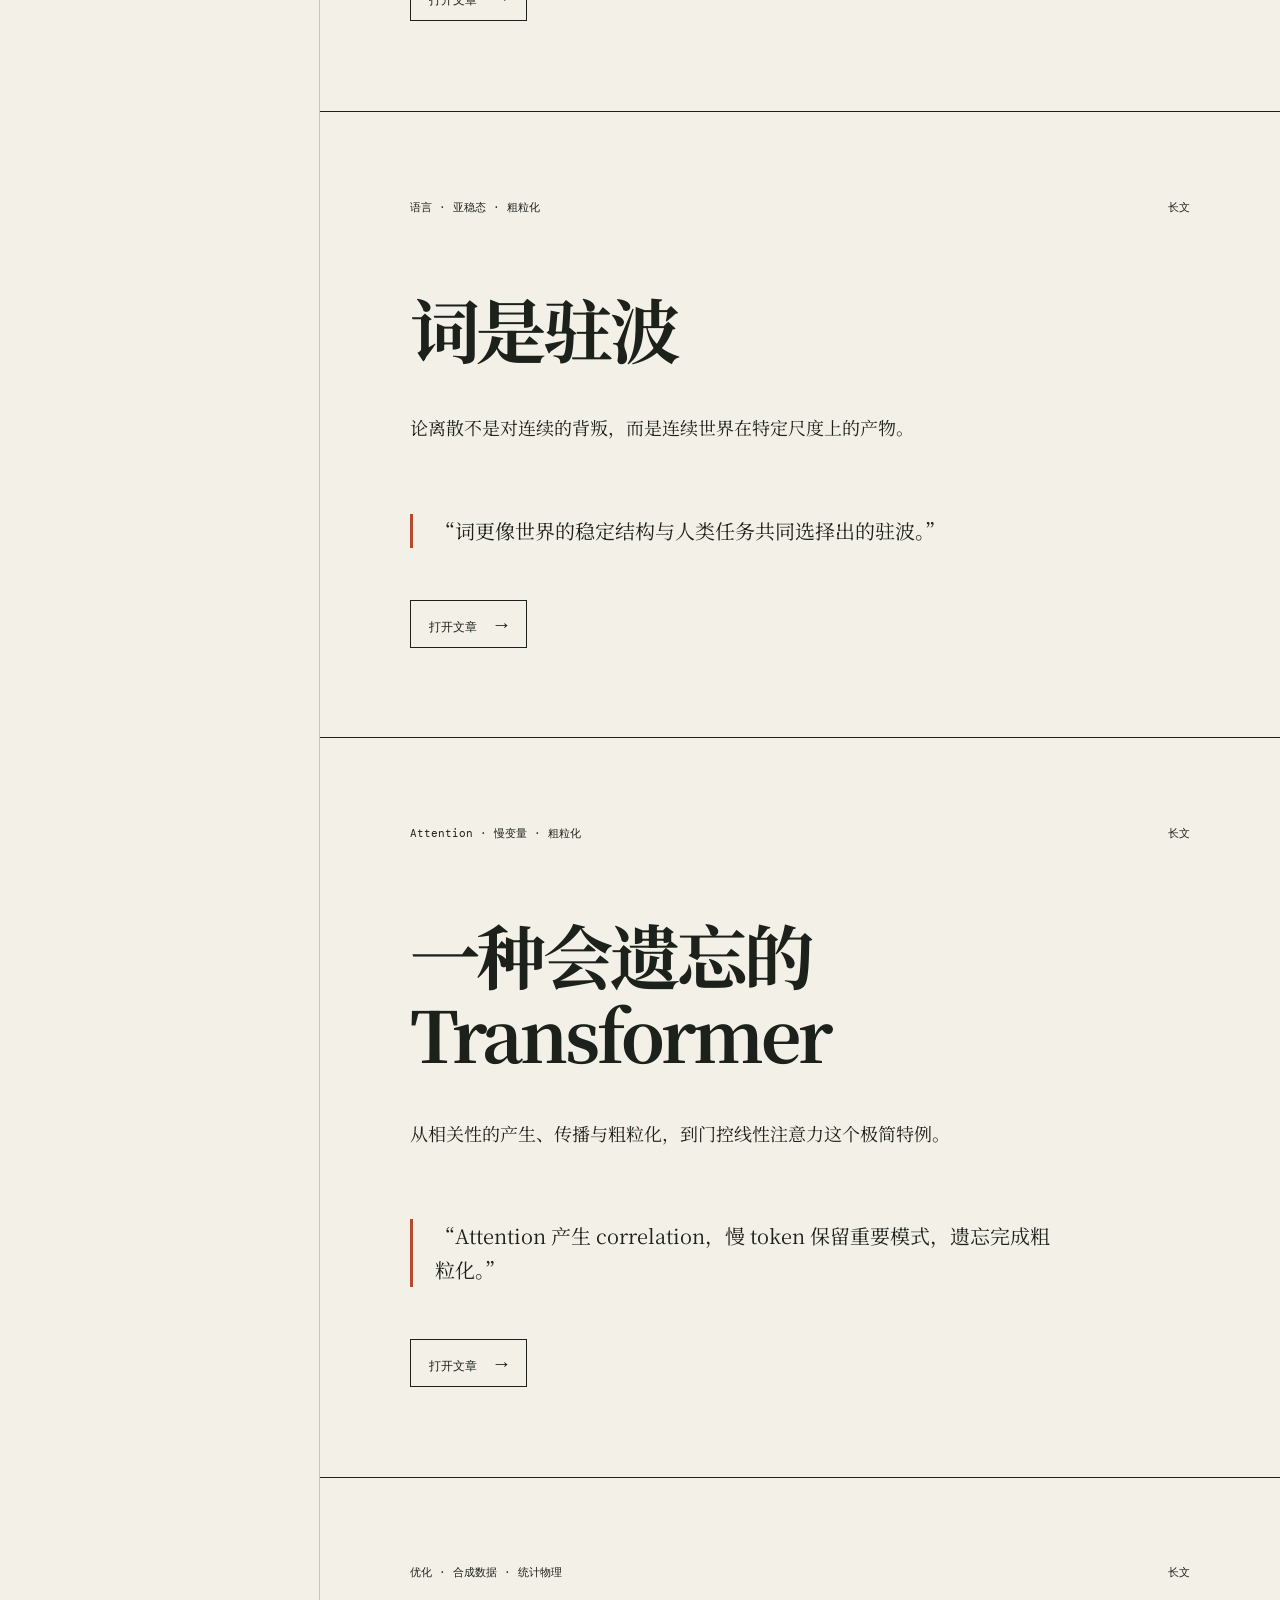
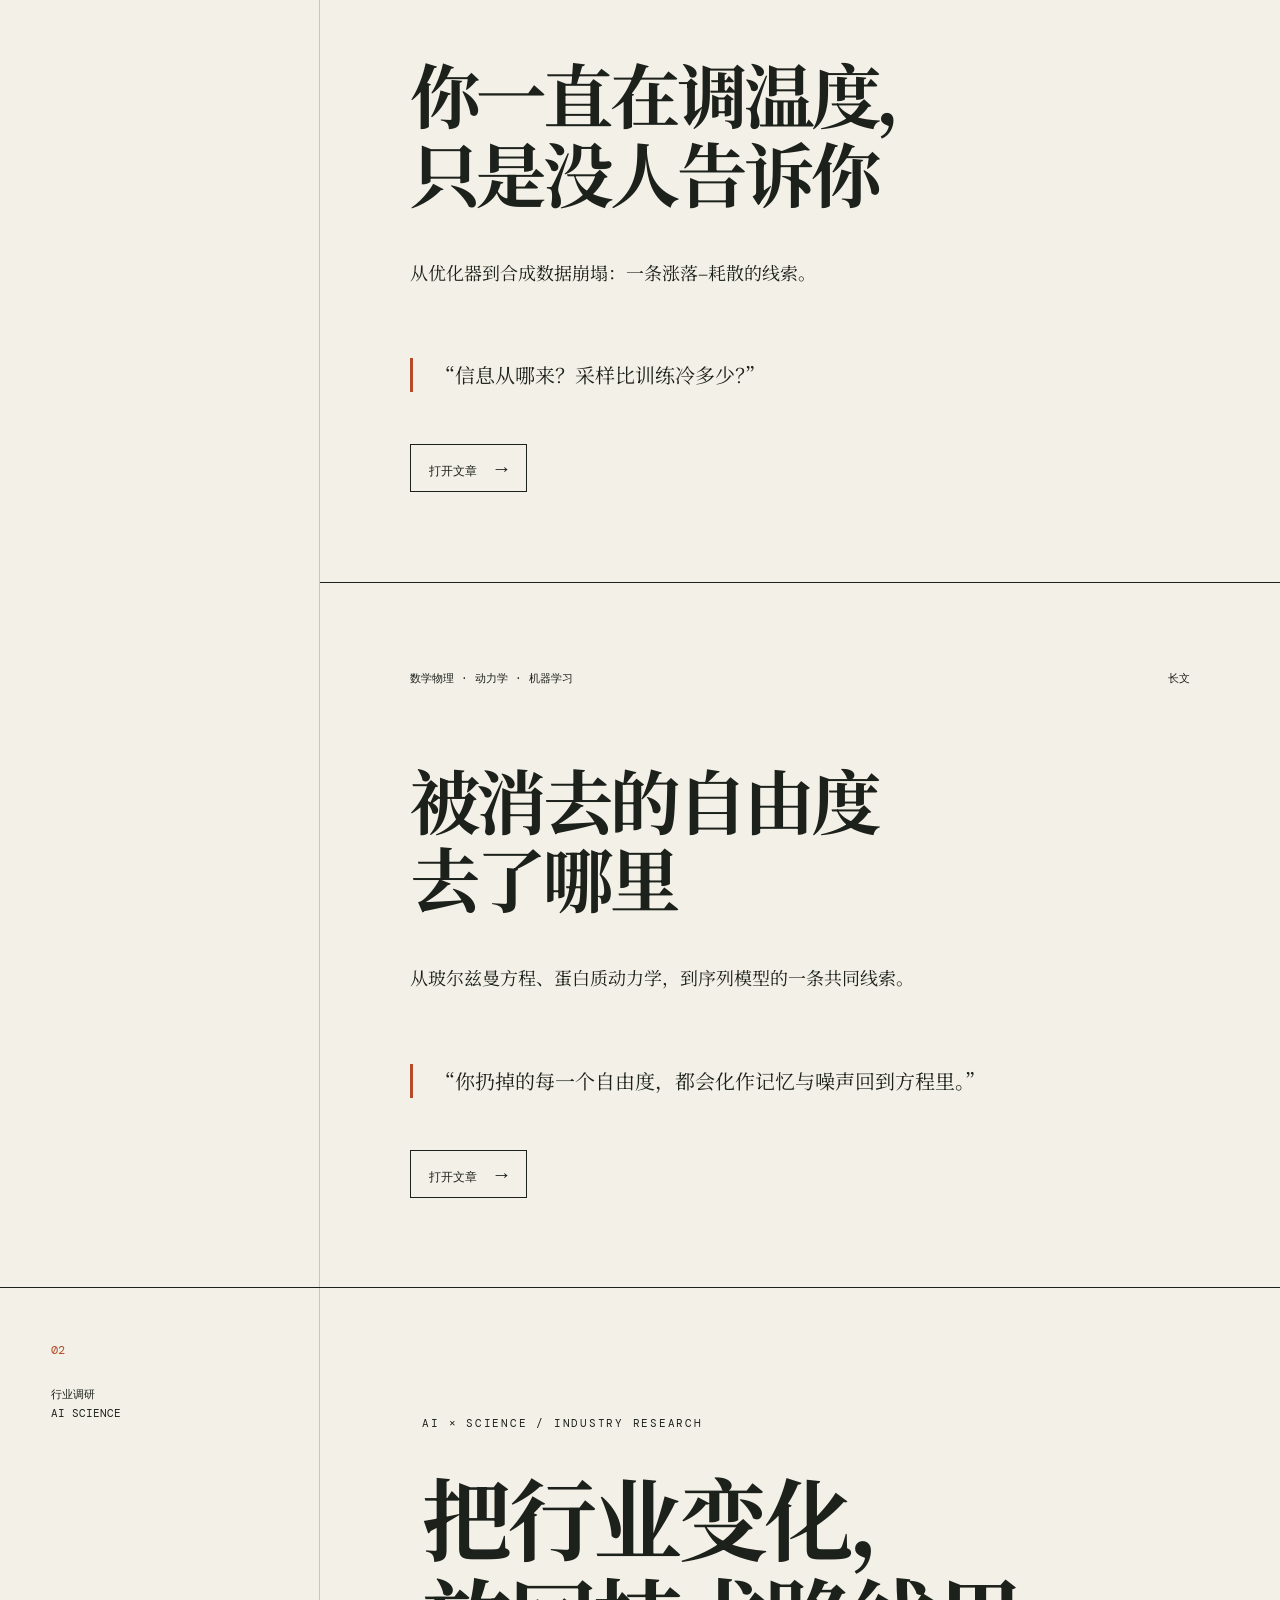
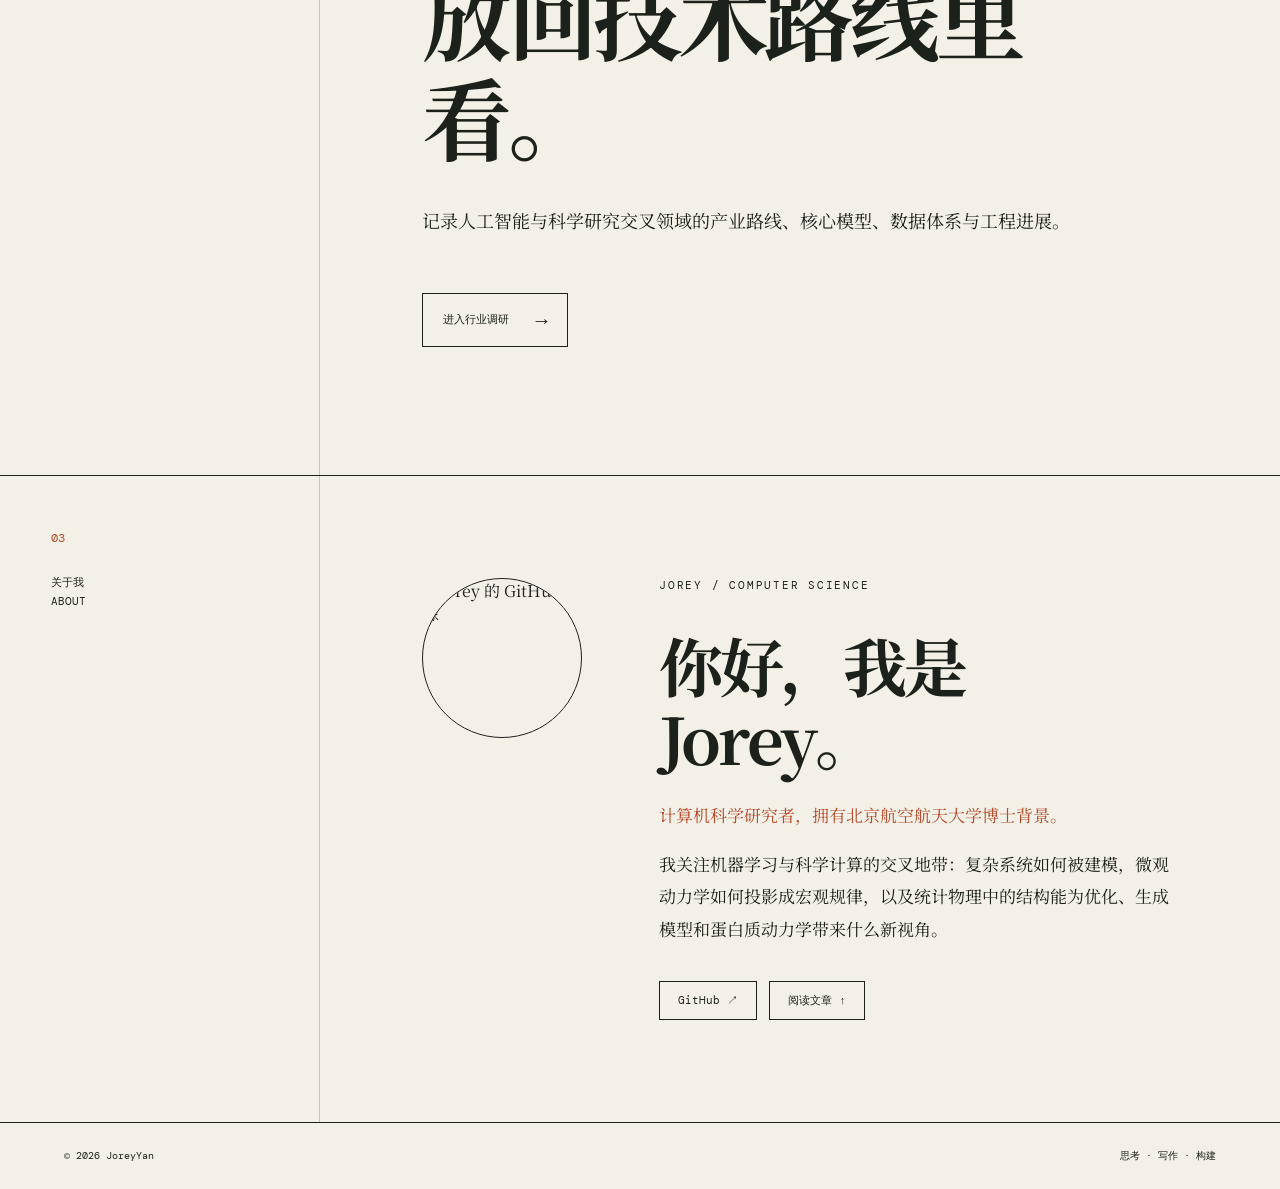
==== commit dd884b86: "Publish AI drug business model interview" ====
--- a/index.html
+++ b/index.html
@@ -11,14 +11,14 @@
   <link rel="preconnect" href="https://fonts.googleapis.com">
   <link rel="preconnect" href="https://fonts.gstatic.com" crossorigin>
   <link href="https://fonts.googleapis.com/css2?family=DM+Mono:wght@300;400&family=Noto+Serif+SC:wght@400;600;700;900&display=swap" rel="stylesheet">
-  <link rel="stylesheet" href="styles.css?v=20260809">
+  <link rel="stylesheet" href="styles.css?v=20260809-2">
 </head>
 <body class="home">
   <header class="site-header">
     <a class="brand" href="./" aria-label="返回首页">JY<span>·</span></a>
     <nav aria-label="主导航">
       <a href="#writing">写作</a>
-      <a href="/ai-science.html">AI SCIENCE</a>
+      <a href="ai-science.html">AI SCIENCE</a>
       <a href="#about">关于</a>
       <a href="https://github.com/JoreyYan" target="_blank" rel="noreferrer">GitHub ↗</a>
     </nav>
@@ -31,7 +31,7 @@
       <p class="intro">从数学物理、蛋白质动力学到机器学习，寻找不同问题背后的共同结构。</p>
       <div class="hero-actions">
         <a class="scroll-cue" href="#writing"><span>01</span> 阅读文章 ↓</a>
-        <a class="scroll-cue research-cue" href="/ai-science.html"><span>02</span> AI SCIENCE 行业调研 →</a>
+        <a class="scroll-cue research-cue" href="ai-science.html"><span>02</span> AI SCIENCE 行业调研 →</a>
       </div>
       <div class="orbit" aria-hidden="true">
         <span class="orbit-ring ring-one"></span>
@@ -48,19 +48,19 @@
       </div>
       <div class="features">
         <article class="feature feature-new">
-          <a class="feature-link" href="/representation-closure-4d-world.html" aria-label="阅读《从 4D 世界模型到蛋白质》">
+          <a class="feature-link" href="ai-drug-business-model.html" aria-label="阅读《模型不是生意》">
             <div class="feature-meta">
-              <span>世界模型 · 表示 · 闭合 · AI+BIO</span>
+              <span>AI 制药 · 商业模式 · 管线</span>
               <span>最新 · 行业调研</span>
             </div>
-            <h2>从 4D 世界模型<br>到蛋白质</h2>
-            <p>一次关于表示、闭合与具身智能的跨领域对话。</p>
-            <blockquote>“世界很高维，但智能不应被迫记住世界的全部细节。”</blockquote>
+            <h2>模型不是生意</h2>
+            <p>从卖模型、做 CRO 到持有管线，AI 制药创业应该站在价值链的哪一层。</p>
+            <blockquote>“卖生产力，就要让价值即时可见；持有管线，就要准备承担研发失败。”</blockquote>
             <span class="read-more">打开文章 <b>→</b></span>
           </a>
         </article>
         <article class="feature feature-secondary">
-          <a class="feature-link" href="/waves.html" aria-label="阅读《词是驻波》">
+          <a class="feature-link" href="waves.html" aria-label="阅读《词是驻波》">
             <div class="feature-meta">
               <span>语言 · 亚稳态 · 粗粒化</span>
               <span>长文</span>
@@ -72,7 +72,7 @@
           </a>
         </article>
         <article class="feature feature-secondary">
-          <a class="feature-link" href="/spectrum.html" aria-label="阅读《一种会遗忘的 Transformer》">
+          <a class="feature-link" href="spectrum.html" aria-label="阅读《一种会遗忘的 Transformer》">
             <div class="feature-meta">
               <span>Attention · 慢变量 · 粗粒化</span>
               <span>长文</span>
@@ -84,7 +84,7 @@
           </a>
         </article>
         <article class="feature feature-secondary">
-          <a class="feature-link" href="/temperature.html" aria-label="阅读《你一直在调温度，只是没人告诉你》">
+          <a class="feature-link" href="temperature.html" aria-label="阅读《你一直在调温度，只是没人告诉你》">
             <div class="feature-meta">
               <span>优化 · 合成数据 · 统计物理</span>
               <span>长文</span>
@@ -96,7 +96,7 @@
           </a>
         </article>
         <article class="feature feature-secondary">
-          <a class="feature-link" href="/article.html" aria-label="阅读《被消去的自由度去了哪里》">
+          <a class="feature-link" href="article.html" aria-label="阅读《被消去的自由度去了哪里》">
             <div class="feature-meta">
               <span>数学物理 · 动力学 · 机器学习</span>
               <span>长文</span>
@@ -119,7 +119,7 @@
         <p class="eyebrow">AI × SCIENCE / INDUSTRY RESEARCH</p>
         <h2>把行业变化，<br>放回技术路线里看。</h2>
         <p>记录人工智能与科学研究交叉领域的产业路线、核心模型、数据体系与工程进展。</p>
-        <a class="research-cta" href="/ai-science.html">进入行业调研 <span>→</span></a>
+        <a class="research-cta" href="ai-science.html">进入行业调研 <span>→</span></a>
       </div>
     </section>
 
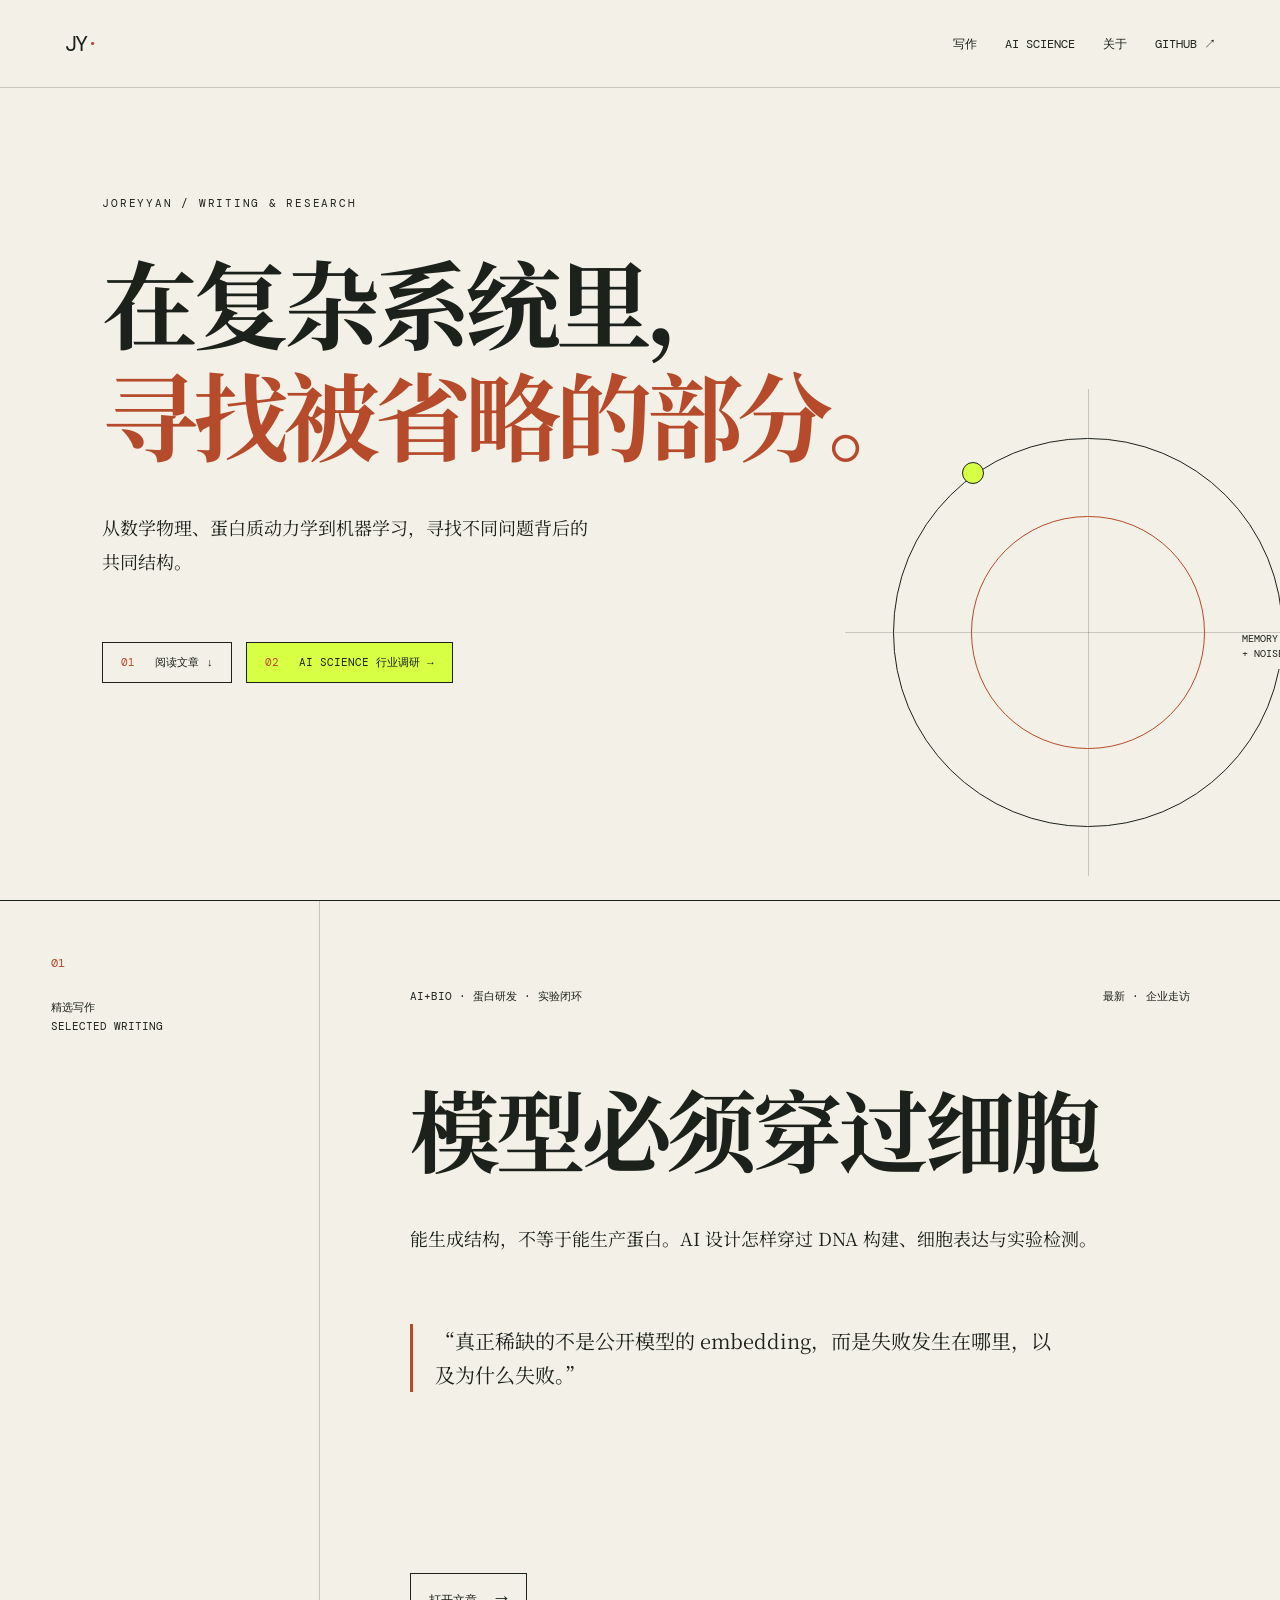
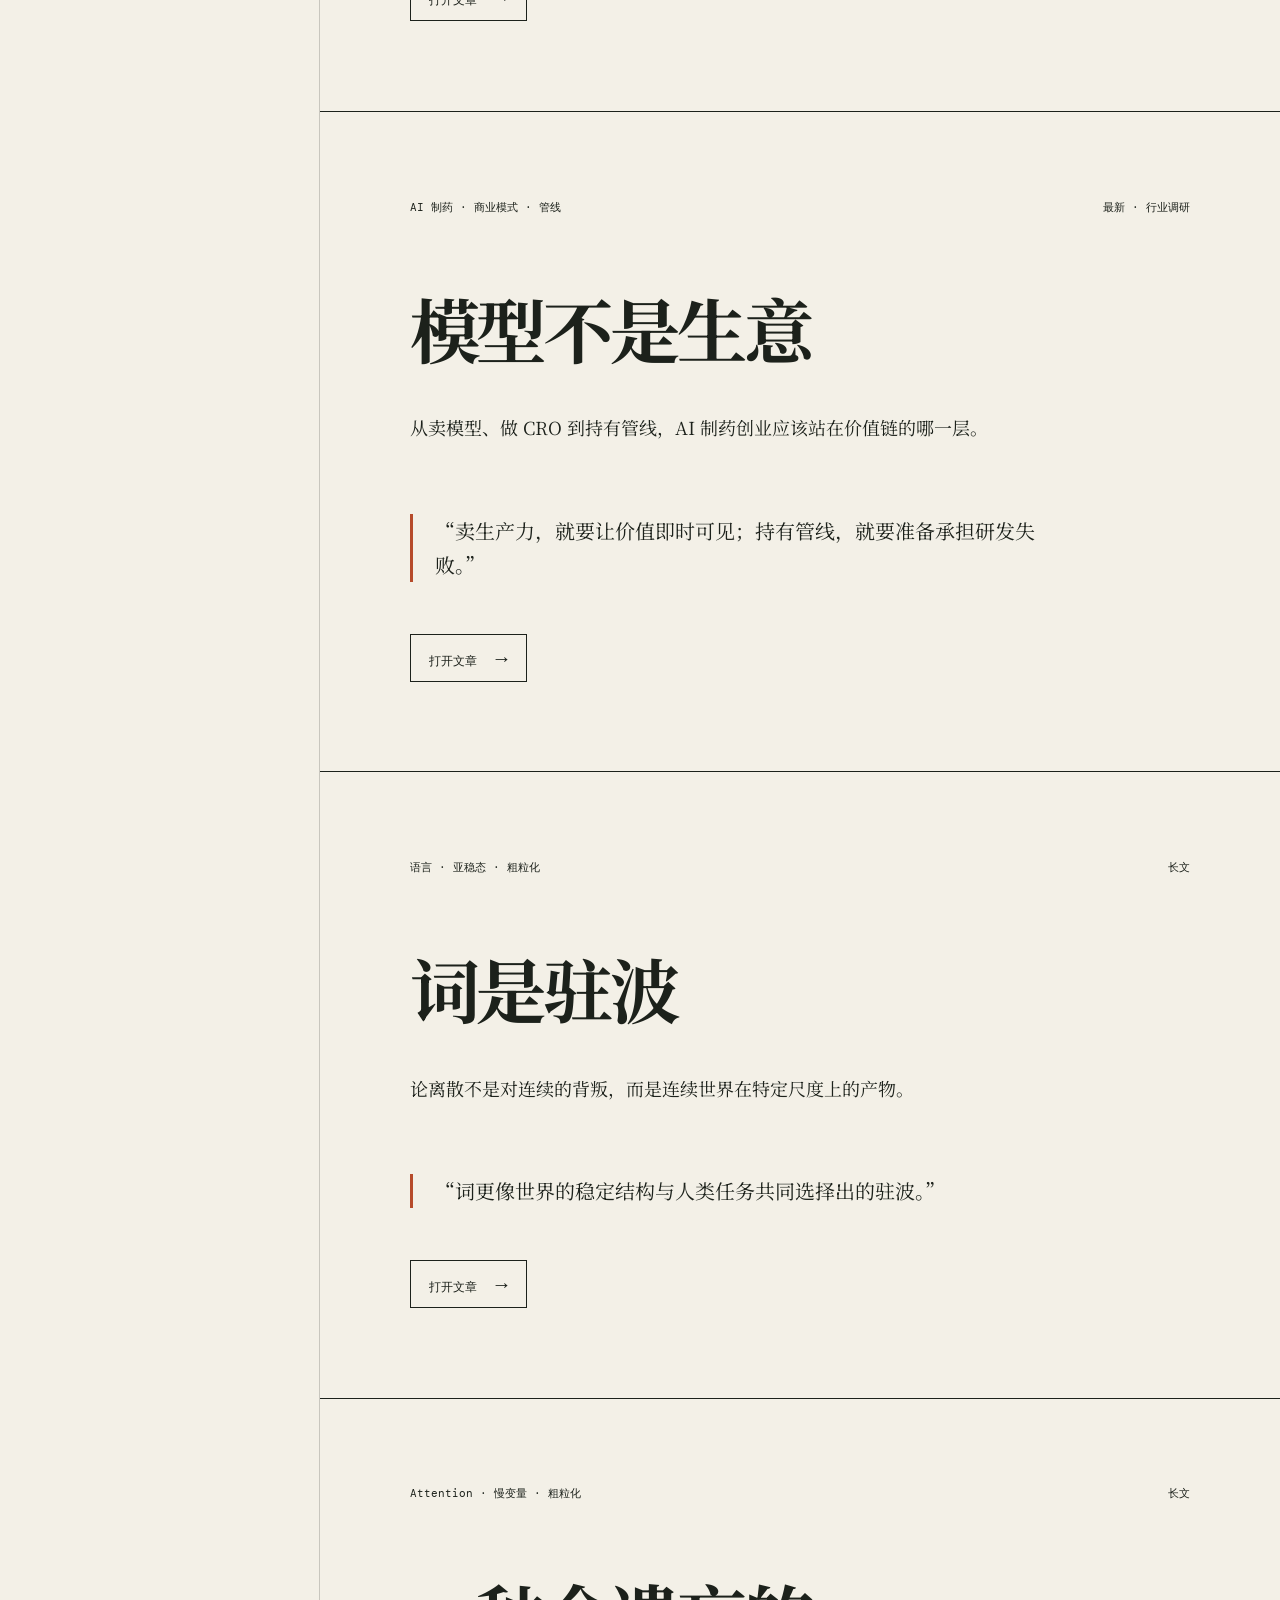
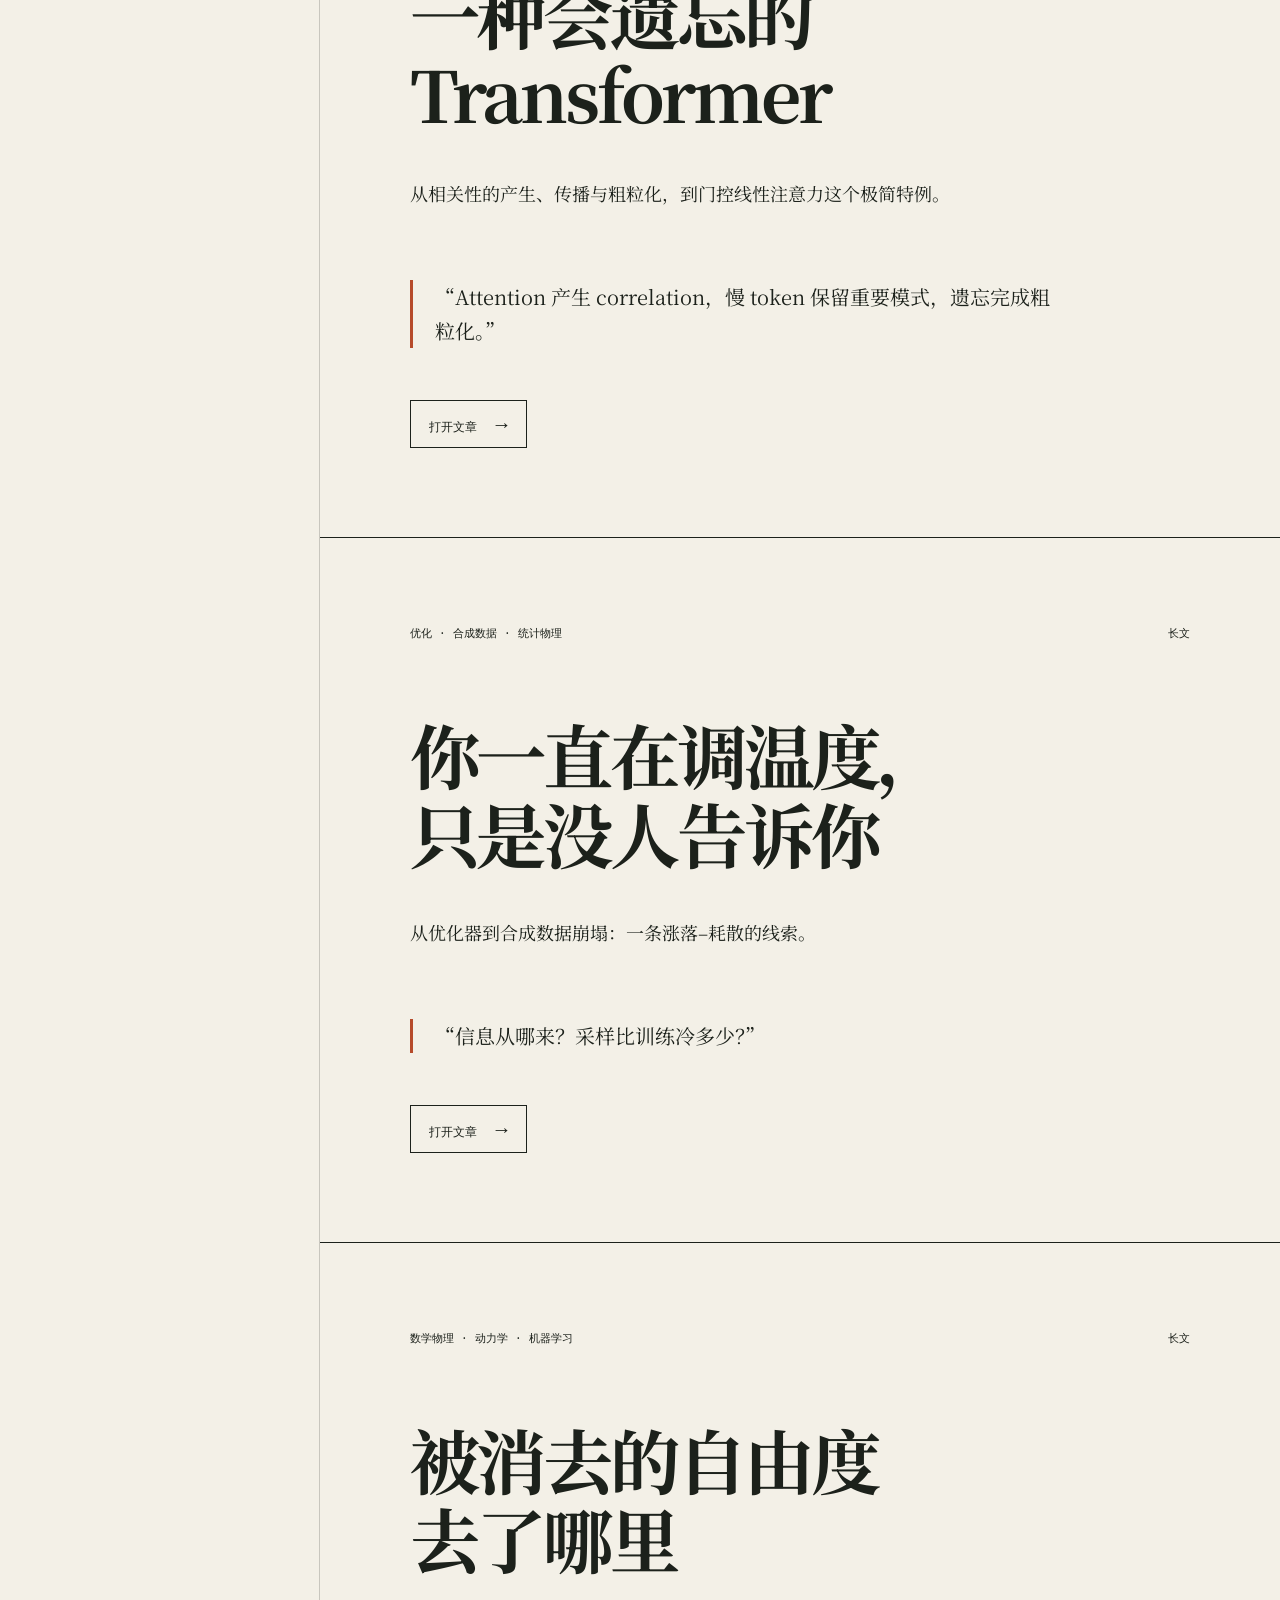
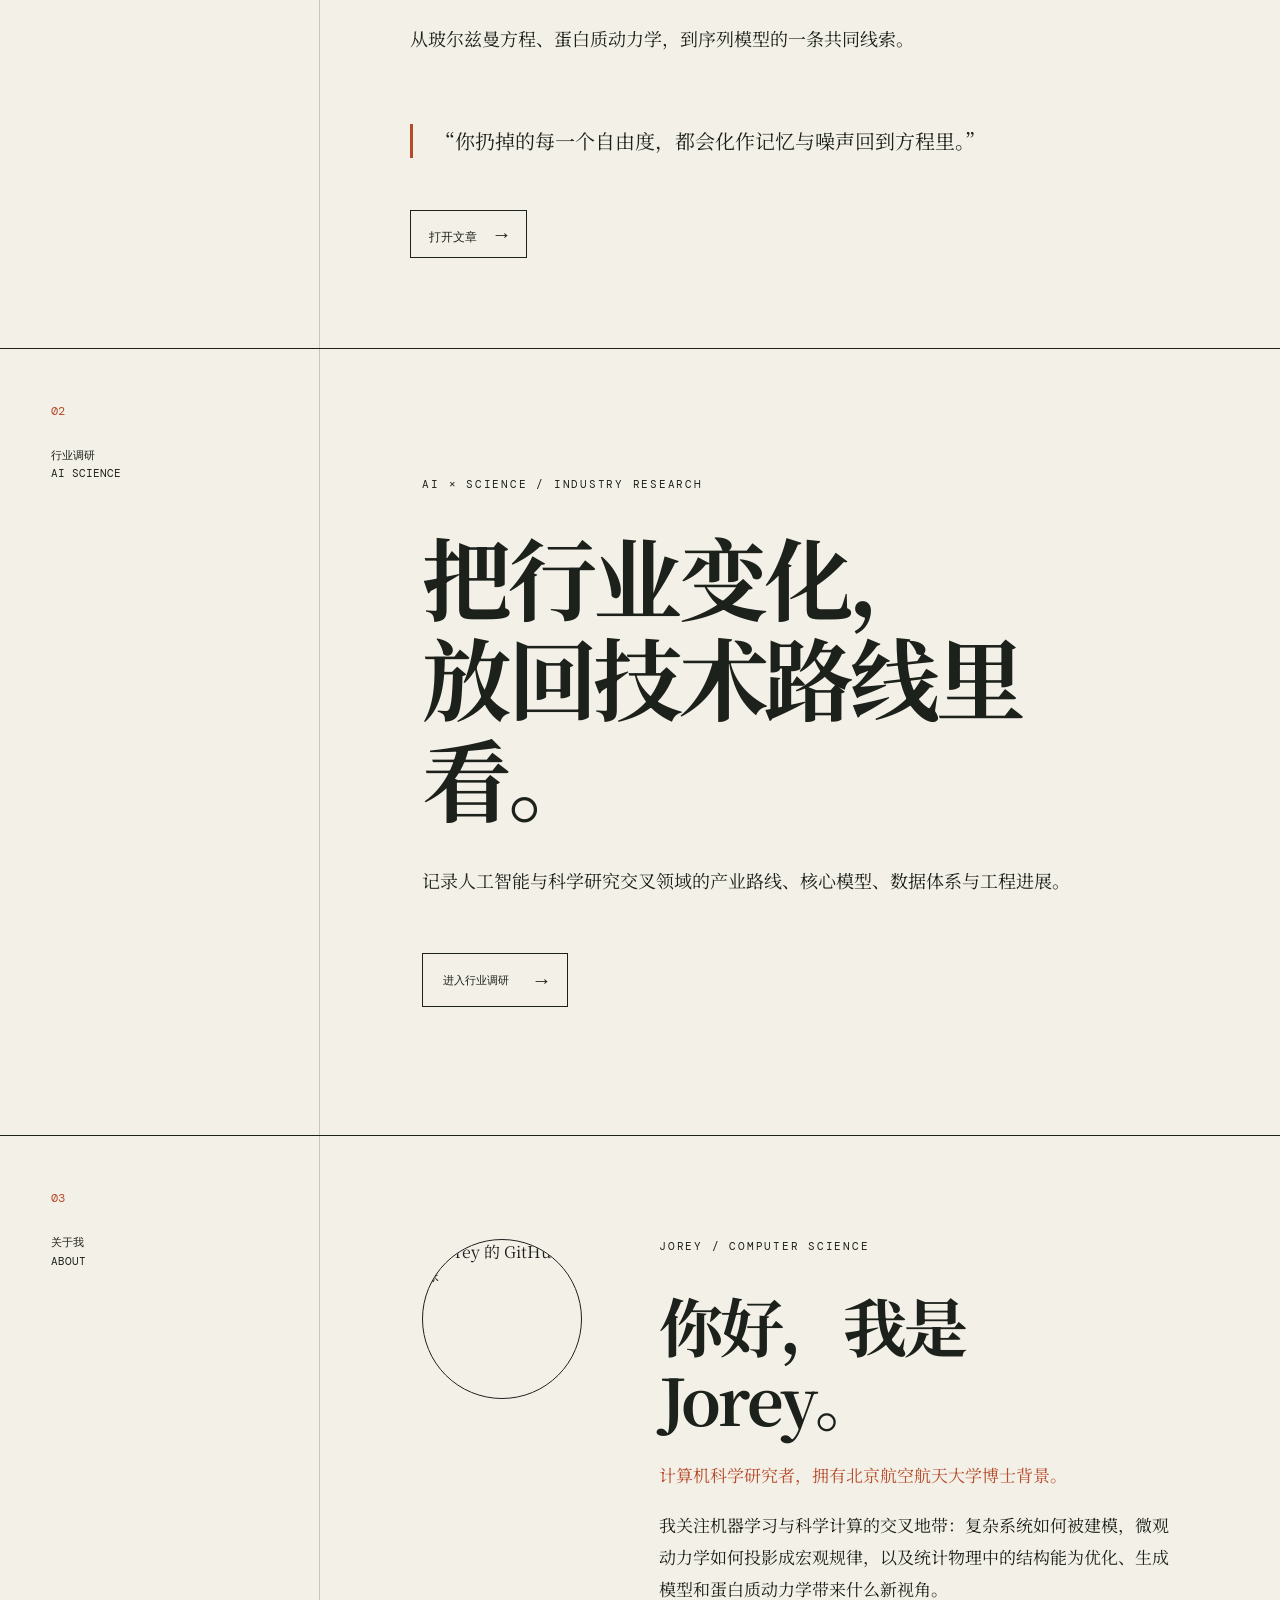
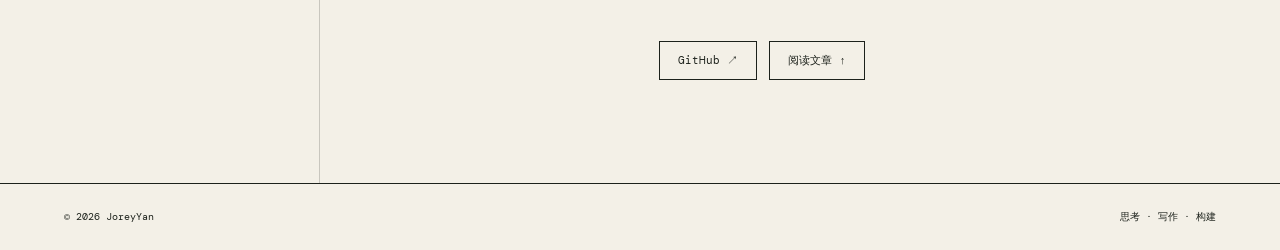
==== commit 3252076a: "Publish AI protein experiment loop interview" ====
--- a/index.html
+++ b/index.html
@@ -48,6 +48,18 @@
       </div>
       <div class="features">
         <article class="feature feature-new">
+          <a class="feature-link" href="model-through-cell.html" aria-label="阅读《模型必须穿过细胞》">
+            <div class="feature-meta">
+              <span>AI+BIO · 蛋白研发 · 实验闭环</span>
+              <span>最新 · 企业走访</span>
+            </div>
+            <h2>模型必须穿过细胞</h2>
+            <p>能生成结构，不等于能生产蛋白。AI 设计怎样穿过 DNA 构建、细胞表达与实验检测。</p>
+            <blockquote>“真正稀缺的不是公开模型的 embedding，而是失败发生在哪里，以及为什么失败。”</blockquote>
+            <span class="read-more">打开文章 <b>→</b></span>
+          </a>
+        </article>
+        <article class="feature feature-secondary">
           <a class="feature-link" href="ai-drug-business-model.html" aria-label="阅读《模型不是生意》">
             <div class="feature-meta">
               <span>AI 制药 · 商业模式 · 管线</span>
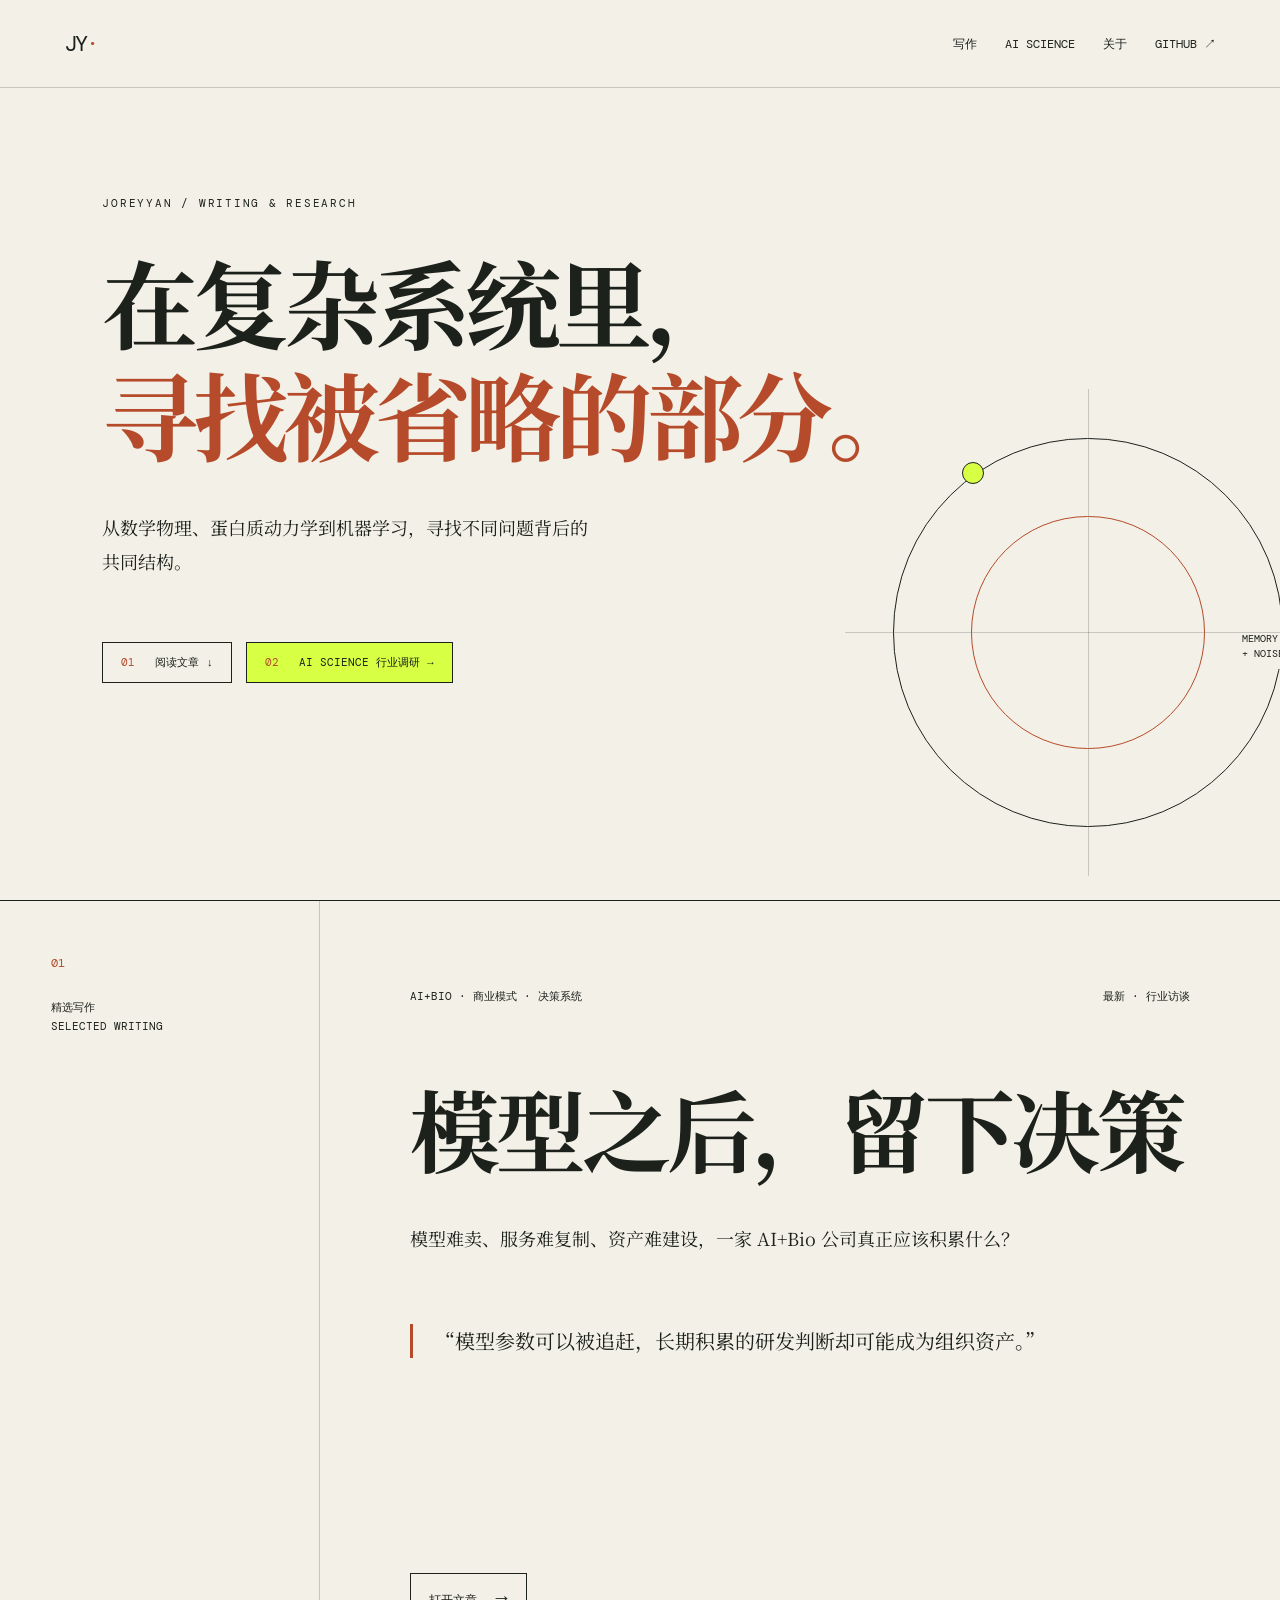
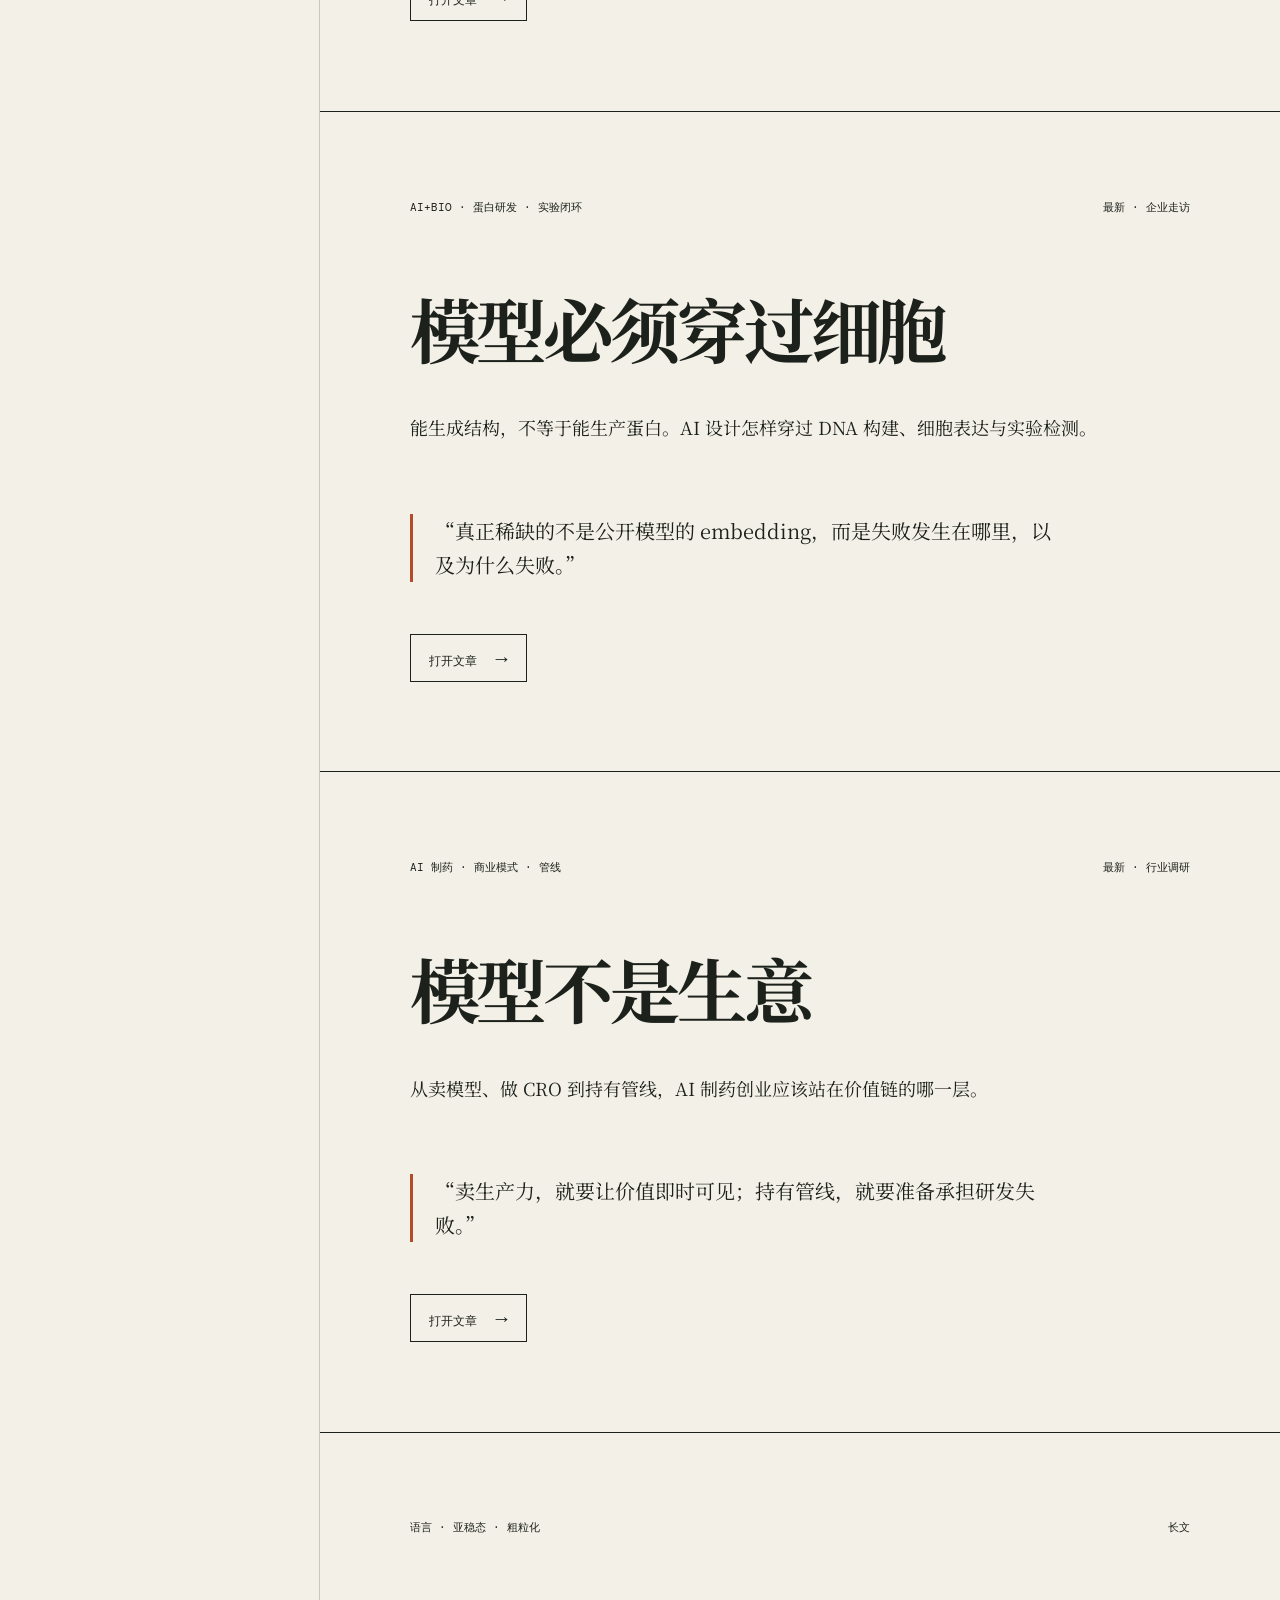
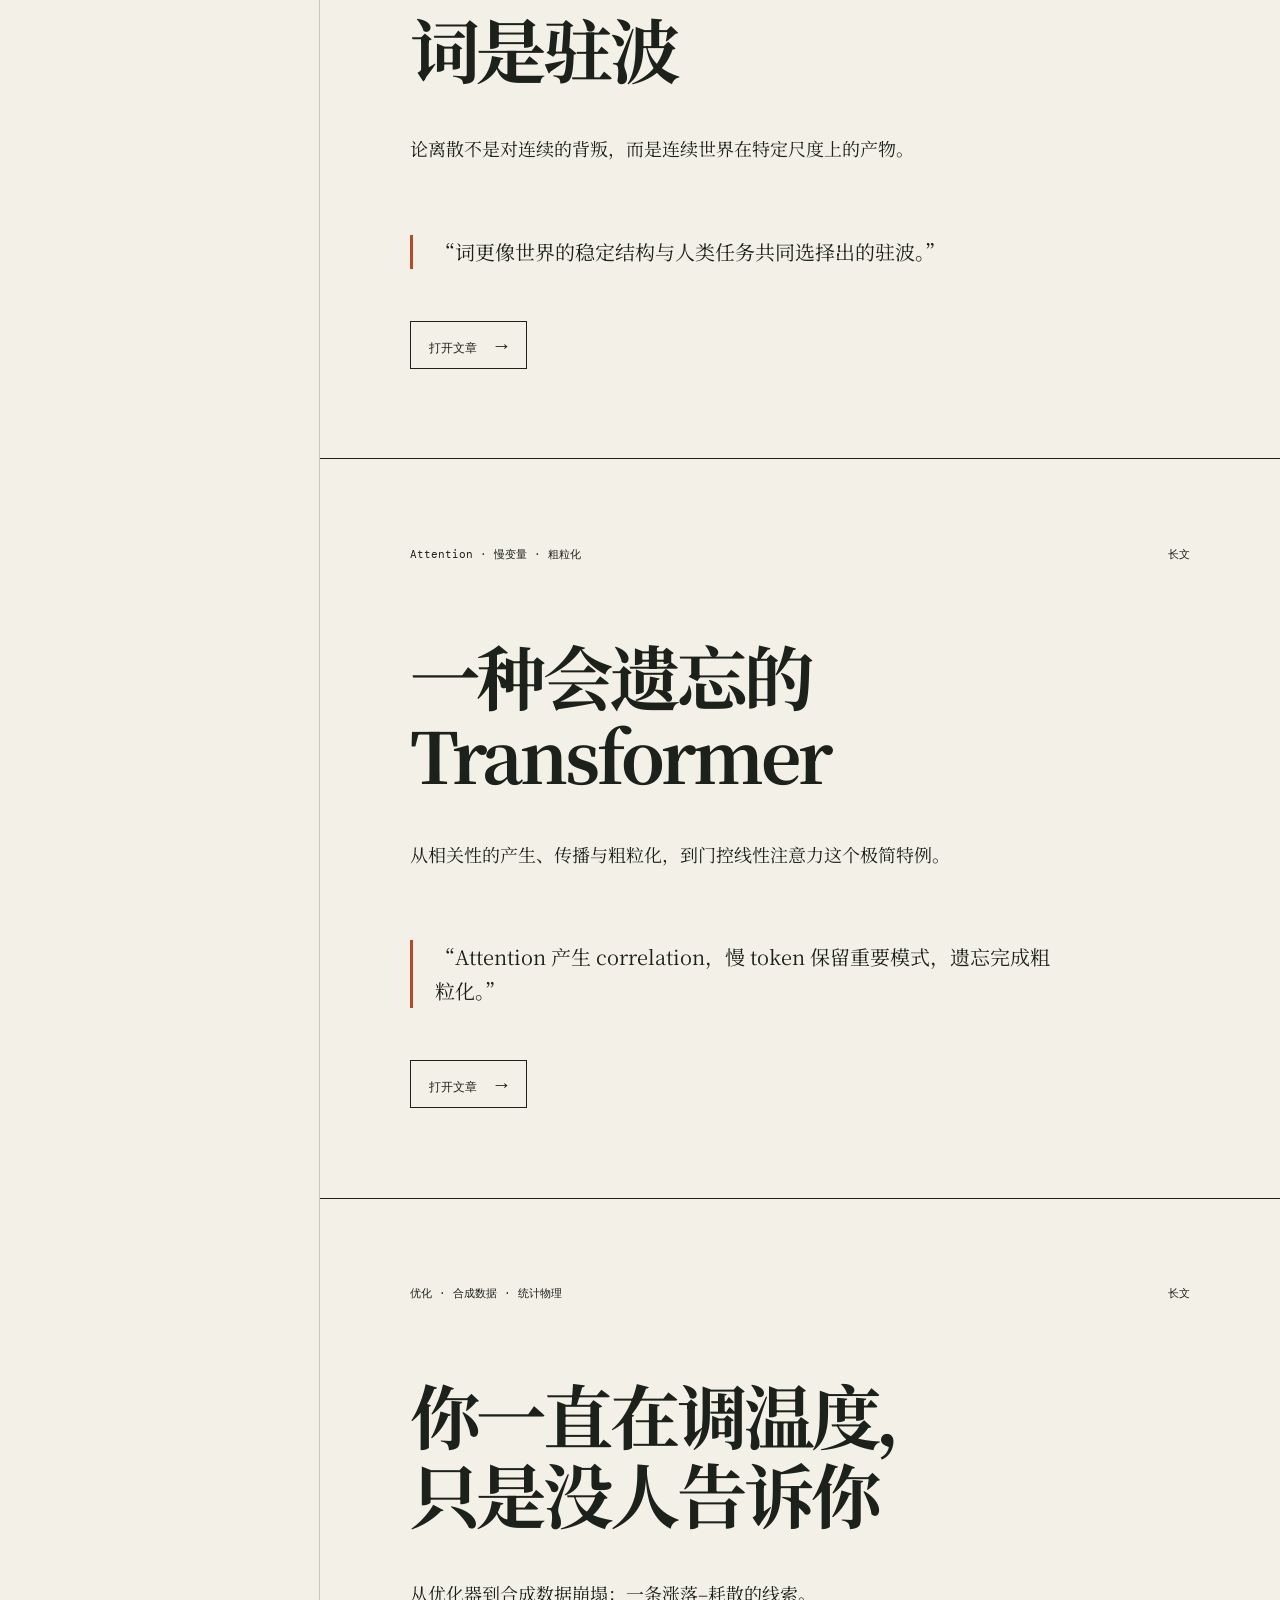
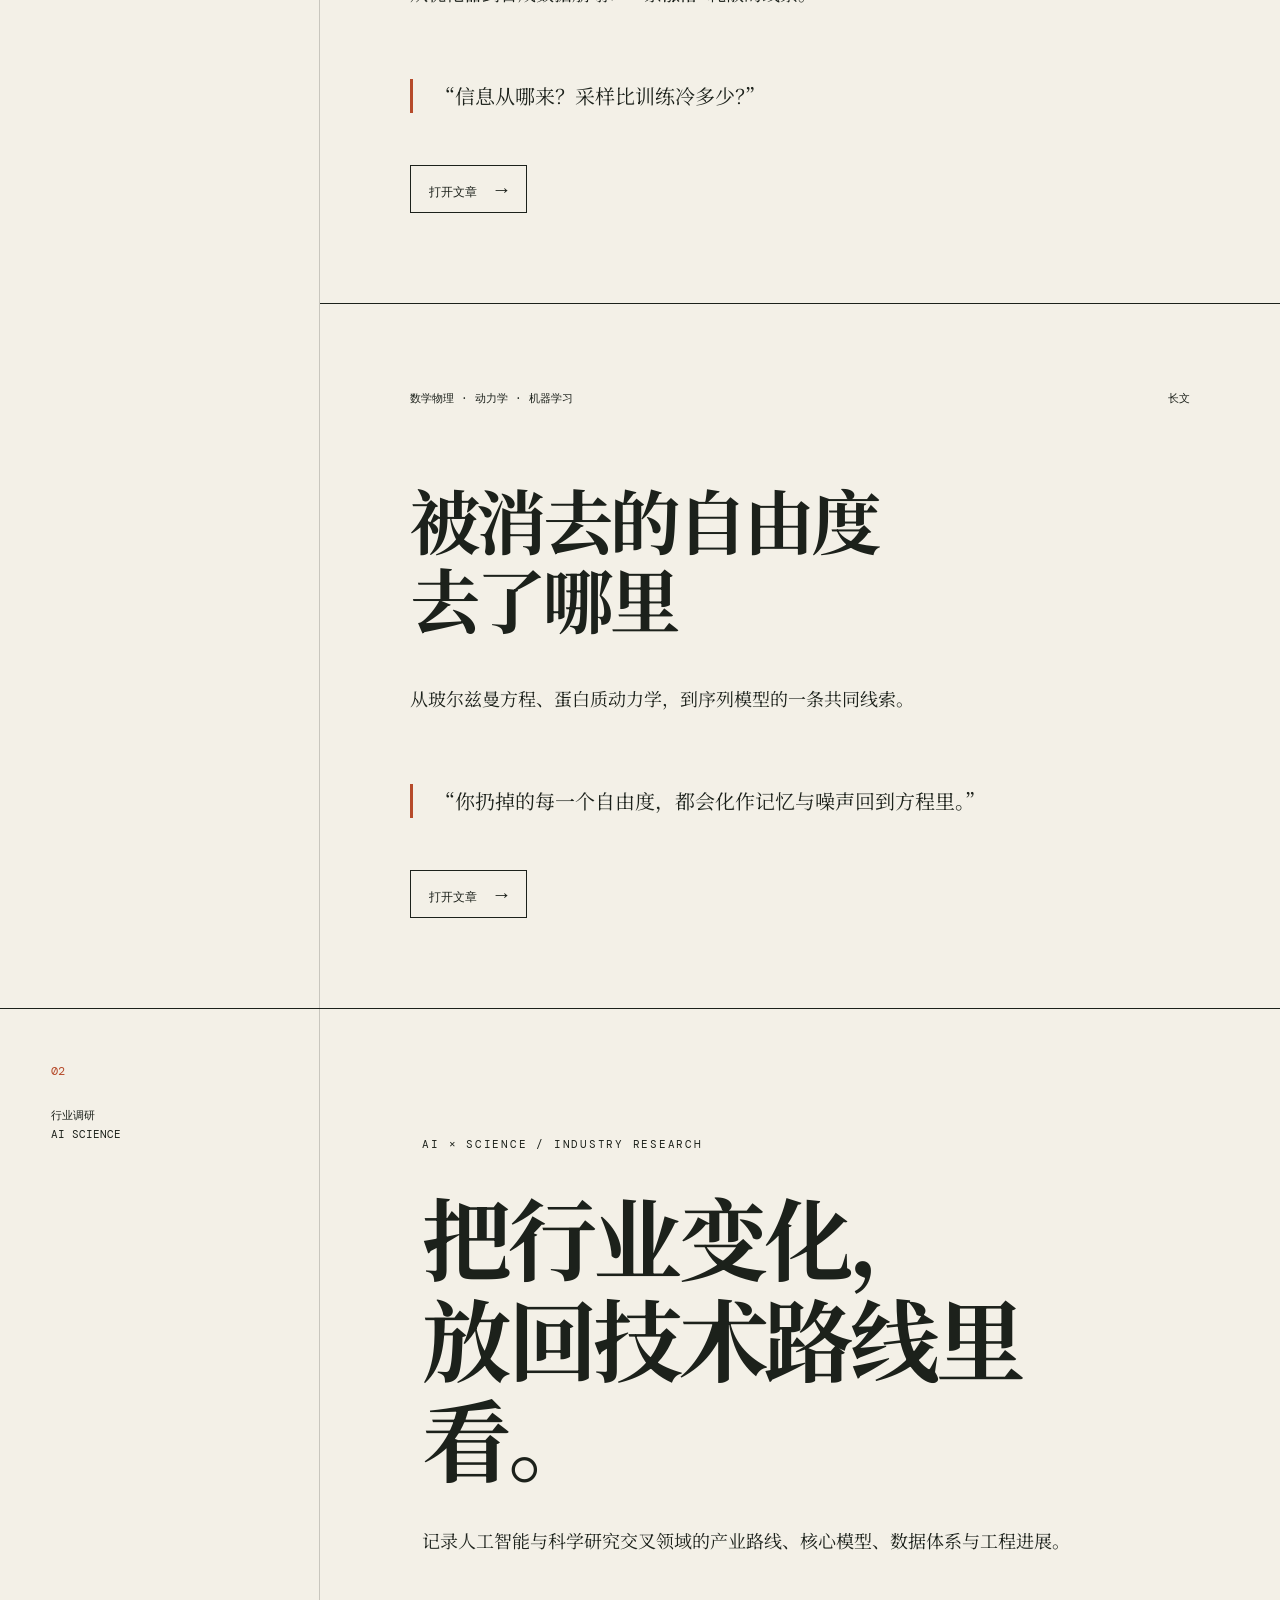
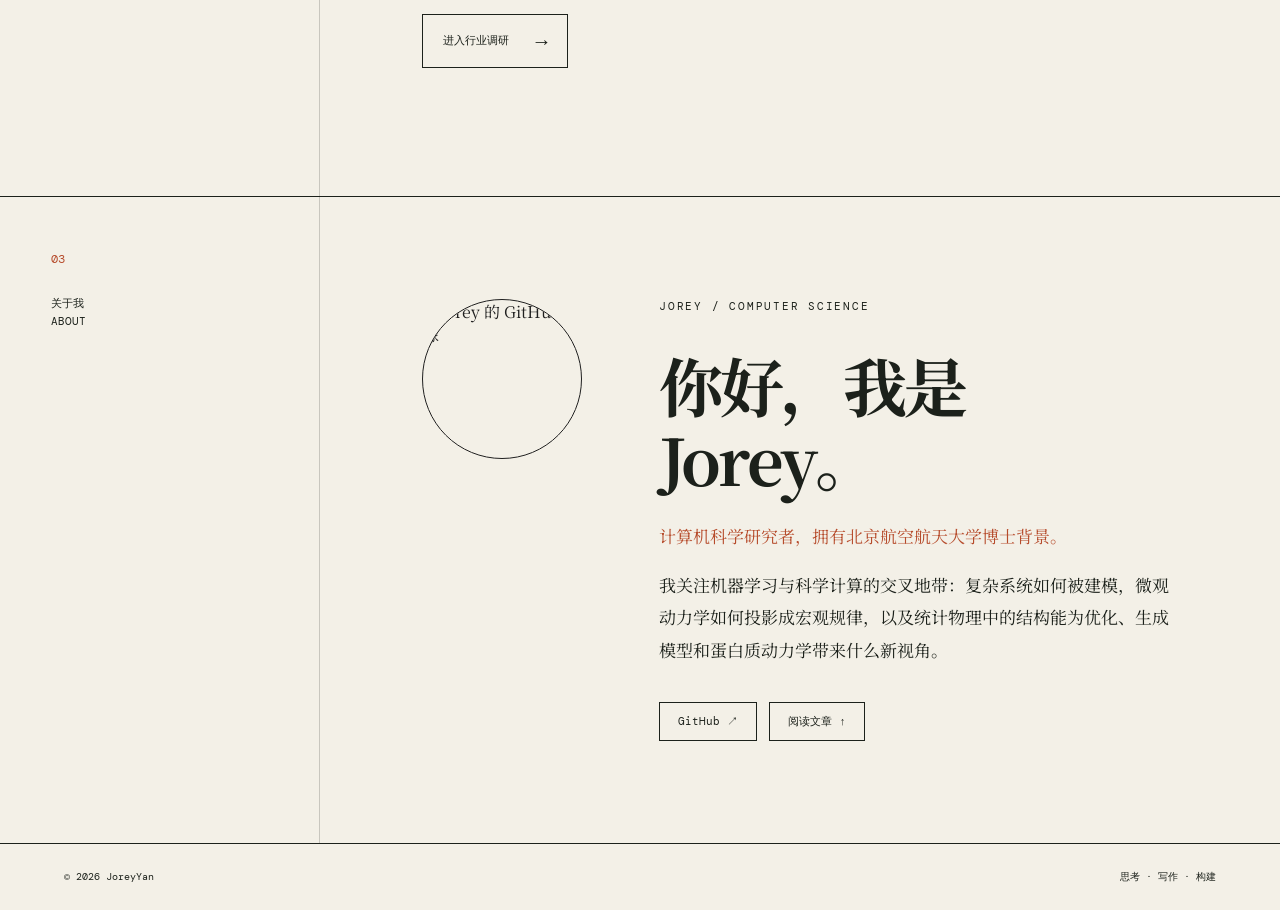
==== commit ed54efc9: "Publish AI Bio decision systems interview" ====
--- a/index.html
+++ b/index.html
@@ -48,6 +48,18 @@
       </div>
       <div class="features">
         <article class="feature feature-new">
+          <a class="feature-link" href="ai-bio-decision-system.html" aria-label="阅读《模型之后，留下决策》">
+            <div class="feature-meta">
+              <span>AI+BIO · 商业模式 · 决策系统</span>
+              <span>最新 · 行业访谈</span>
+            </div>
+            <h2>模型之后，留下决策</h2>
+            <p>模型难卖、服务难复制、资产难建设，一家 AI+Bio 公司真正应该积累什么？</p>
+            <blockquote>“模型参数可以被追赶，长期积累的研发判断却可能成为组织资产。”</blockquote>
+            <span class="read-more">打开文章 <b>→</b></span>
+          </a>
+        </article>
+        <article class="feature feature-secondary">
           <a class="feature-link" href="model-through-cell.html" aria-label="阅读《模型必须穿过细胞》">
             <div class="feature-meta">
               <span>AI+BIO · 蛋白研发 · 实验闭环</span>
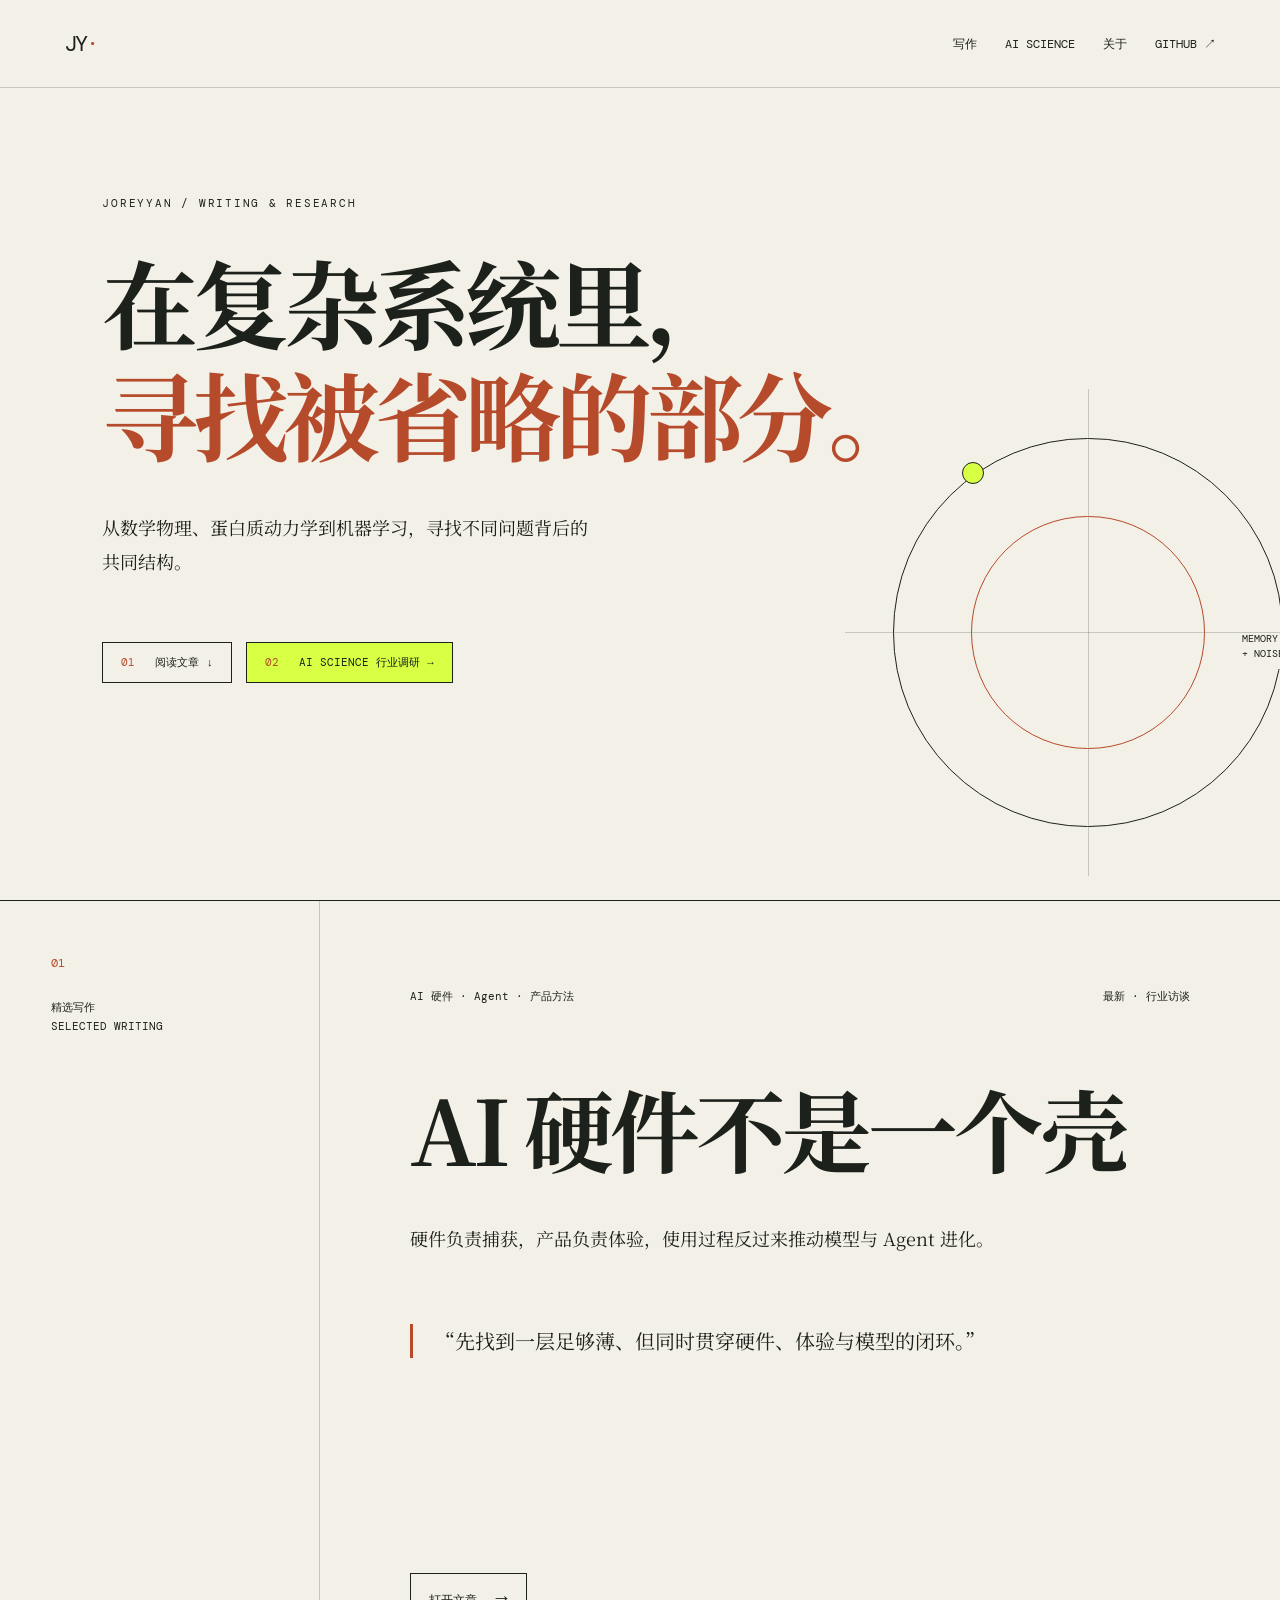
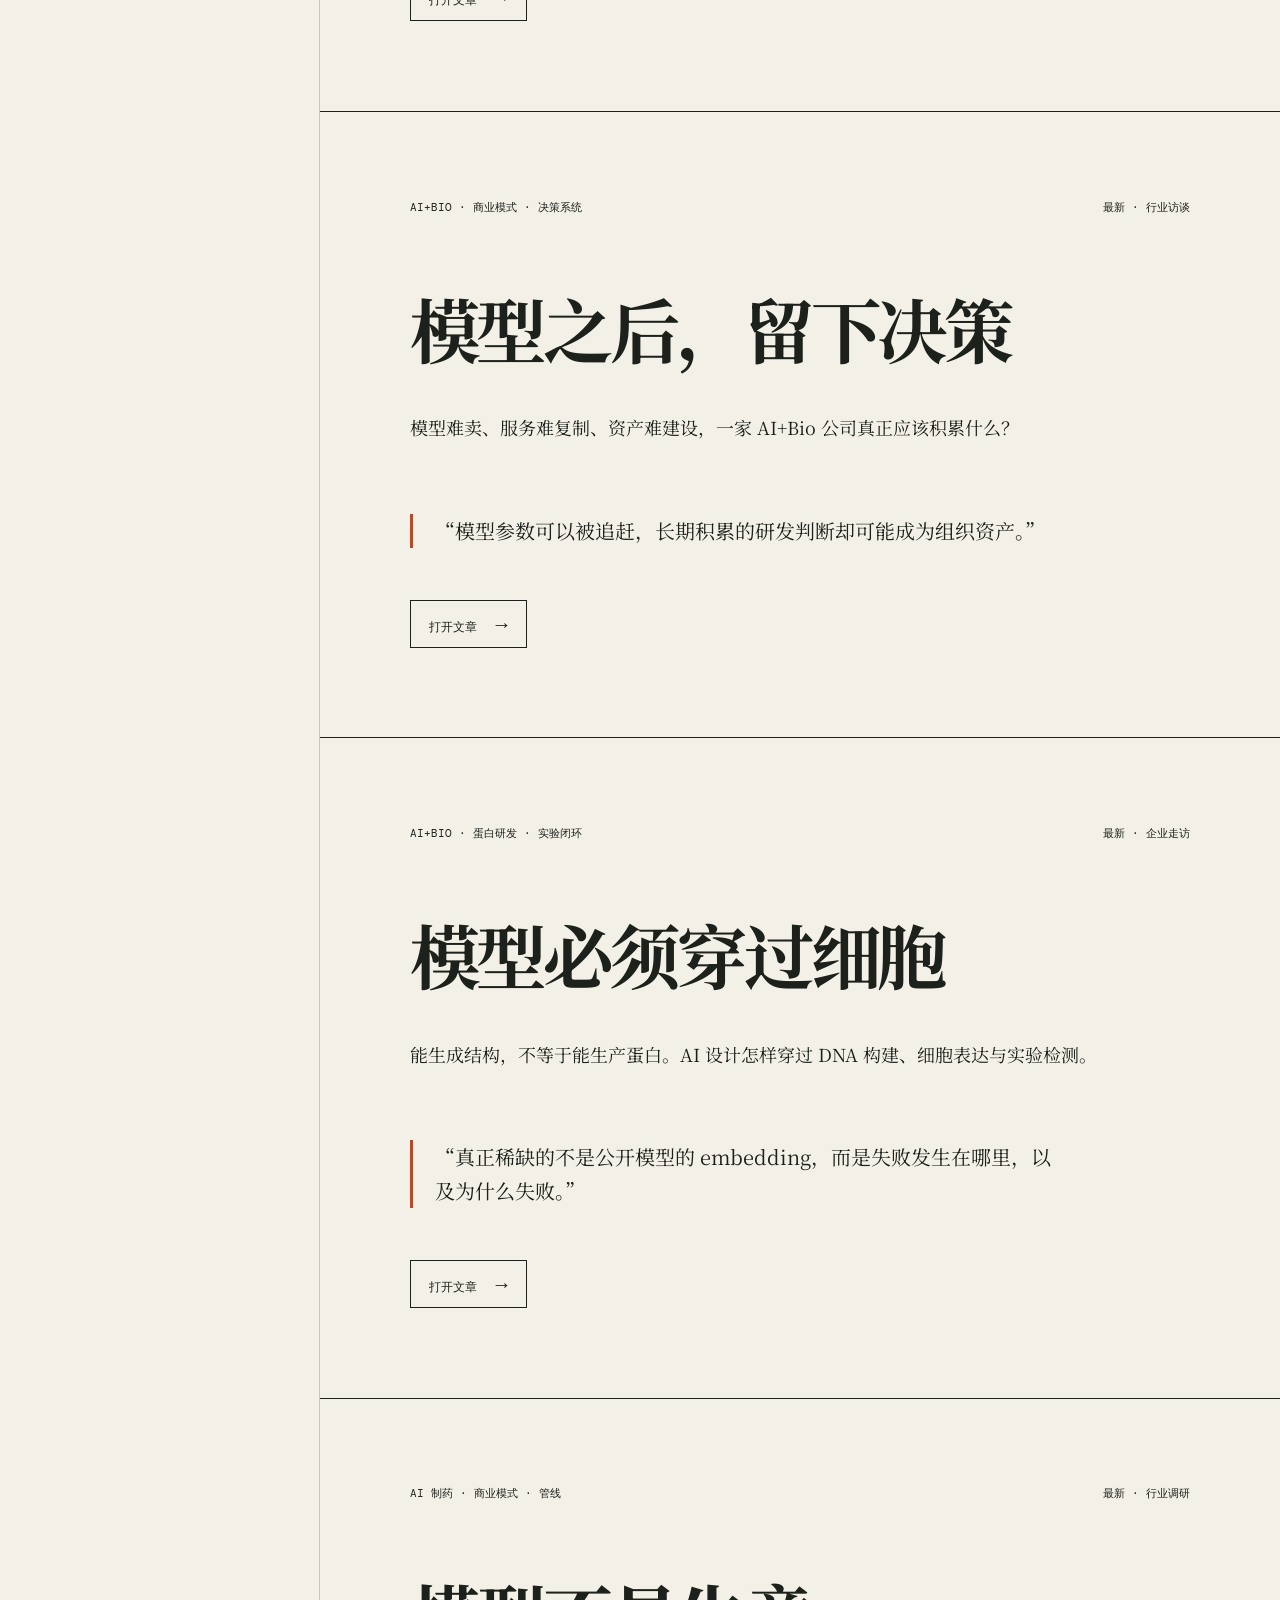
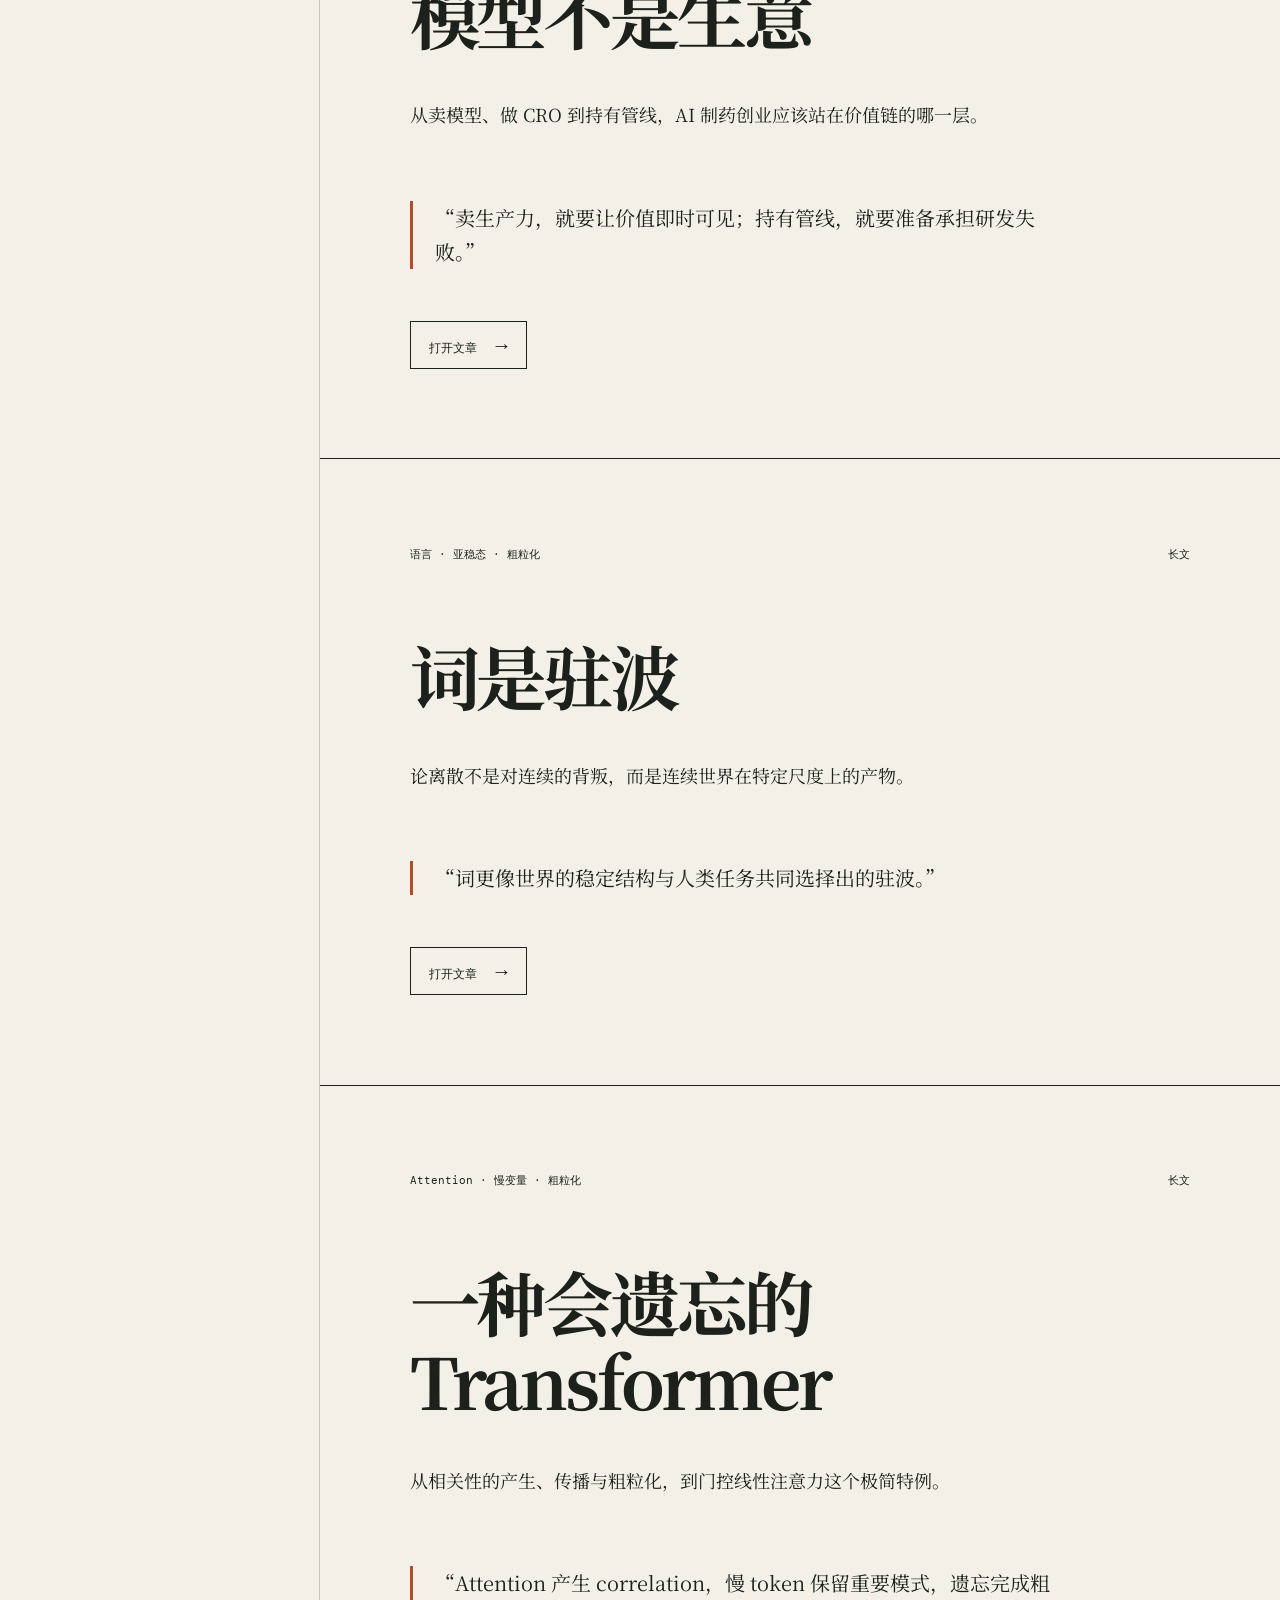
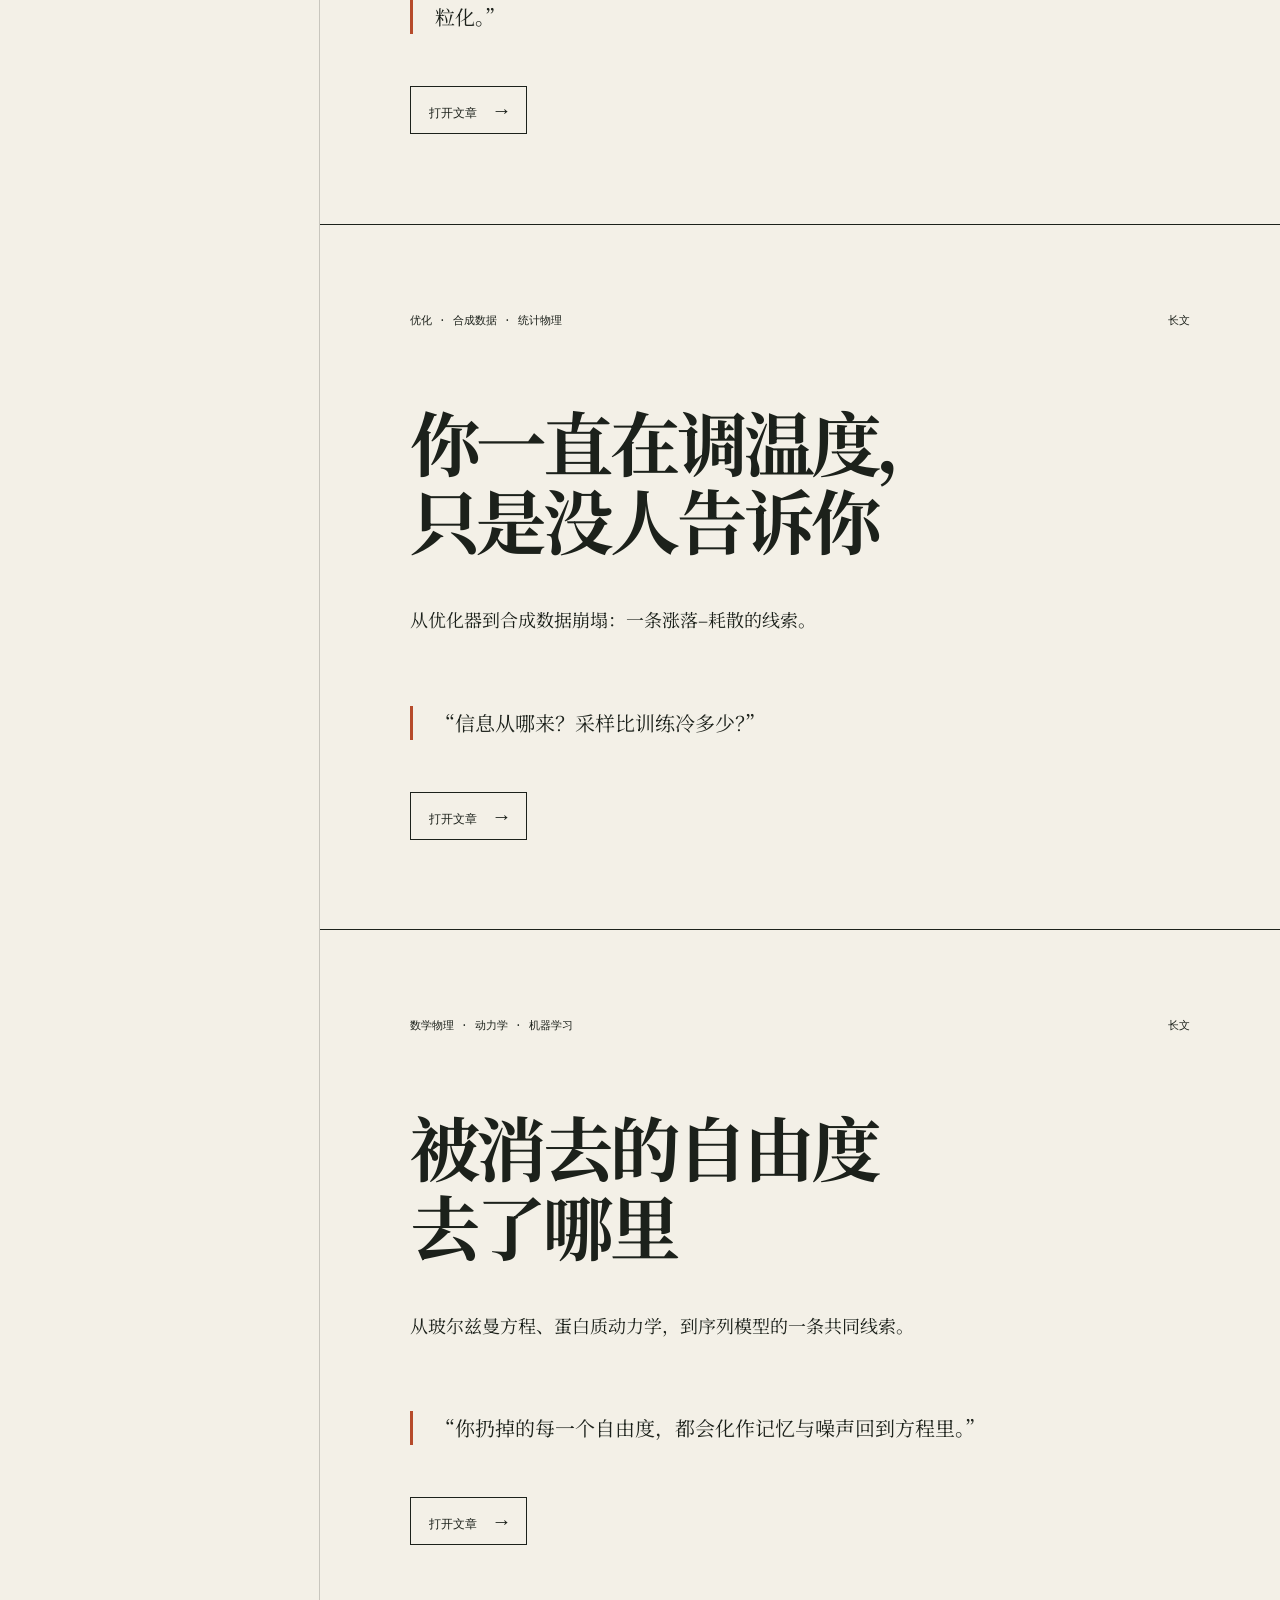
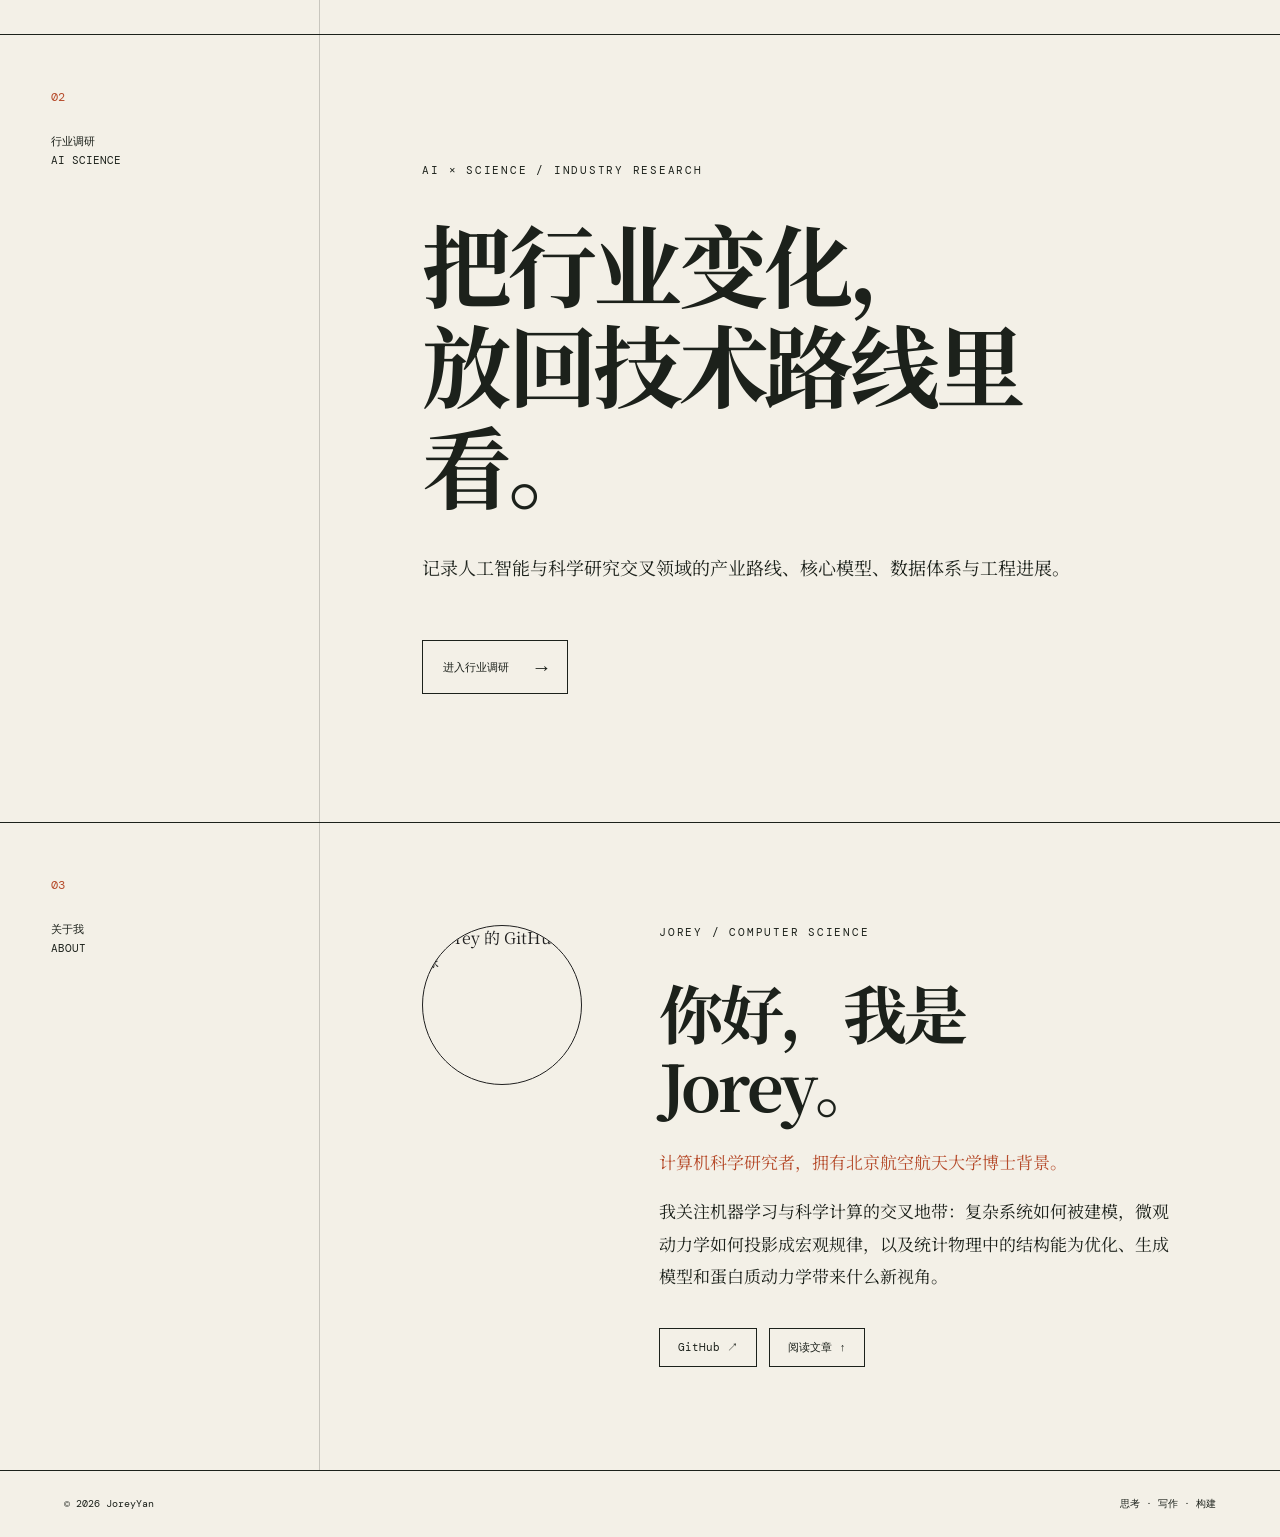
==== commit 15786c6f: "Publish AI hardware product framework interview" ====
--- a/index.html
+++ b/index.html
@@ -48,6 +48,18 @@
       </div>
       <div class="features">
         <article class="feature feature-new">
+          <a class="feature-link" href="ai-hardware-three-layers.html" aria-label="阅读《AI 硬件不是一个壳》">
+            <div class="feature-meta">
+              <span>AI 硬件 · Agent · 产品方法</span>
+              <span>最新 · 行业访谈</span>
+            </div>
+            <h2>AI 硬件不是一个壳</h2>
+            <p>硬件负责捕获，产品负责体验，使用过程反过来推动模型与 Agent 进化。</p>
+            <blockquote>“先找到一层足够薄、但同时贯穿硬件、体验与模型的闭环。”</blockquote>
+            <span class="read-more">打开文章 <b>→</b></span>
+          </a>
+        </article>
+        <article class="feature feature-secondary">
           <a class="feature-link" href="ai-bio-decision-system.html" aria-label="阅读《模型之后，留下决策》">
             <div class="feature-meta">
               <span>AI+BIO · 商业模式 · 决策系统</span>
